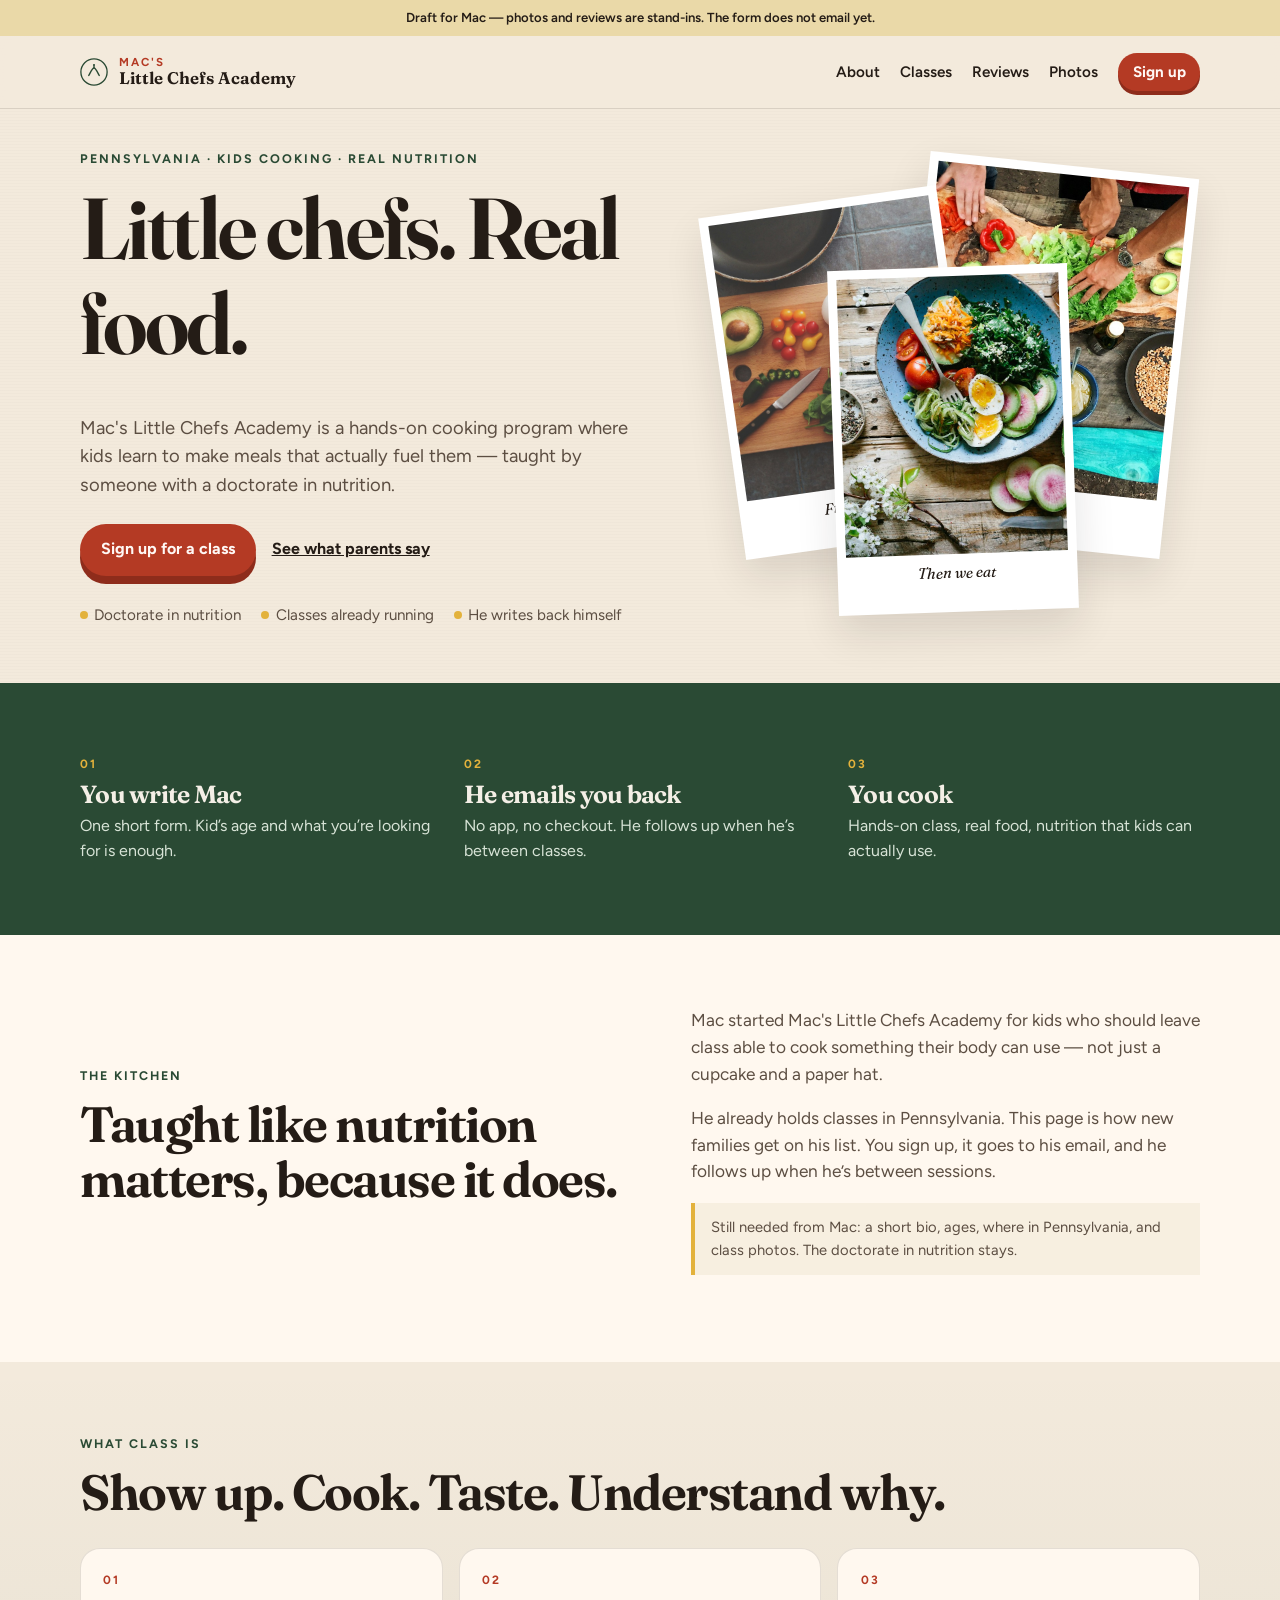
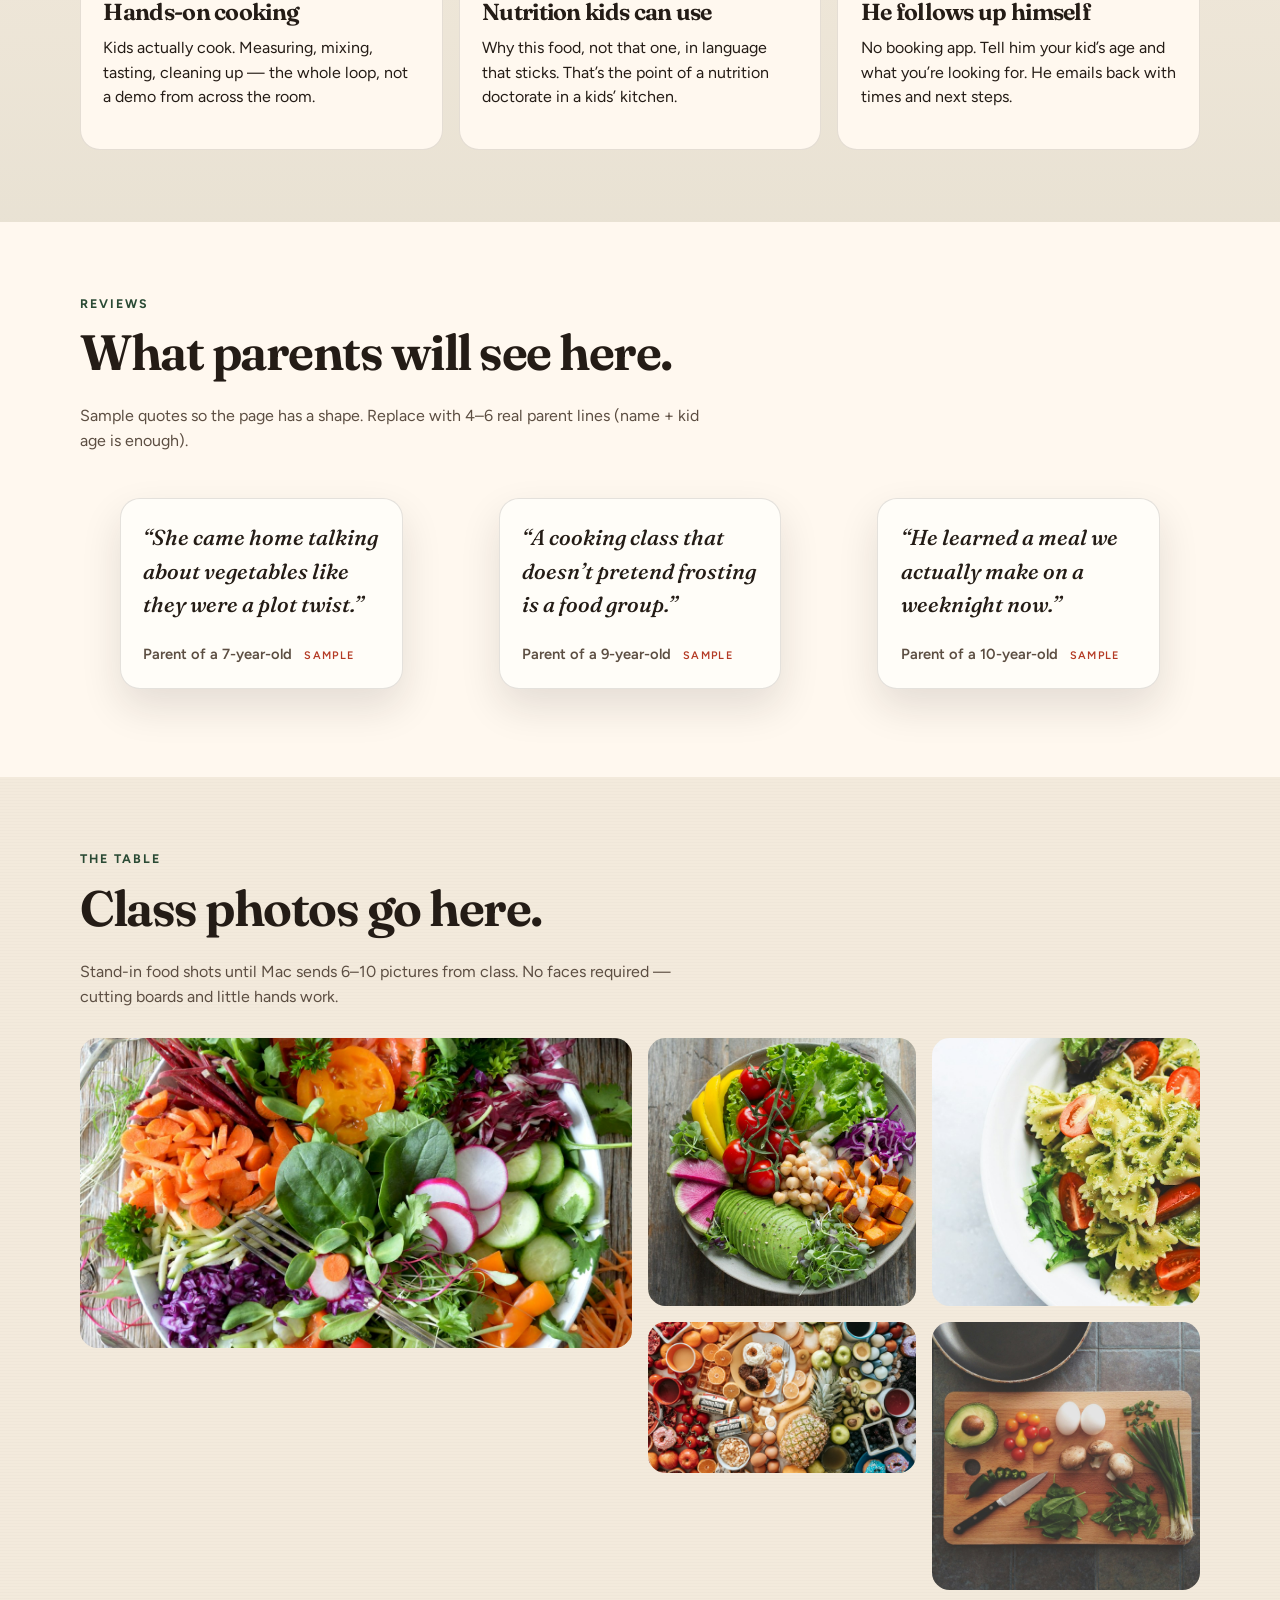
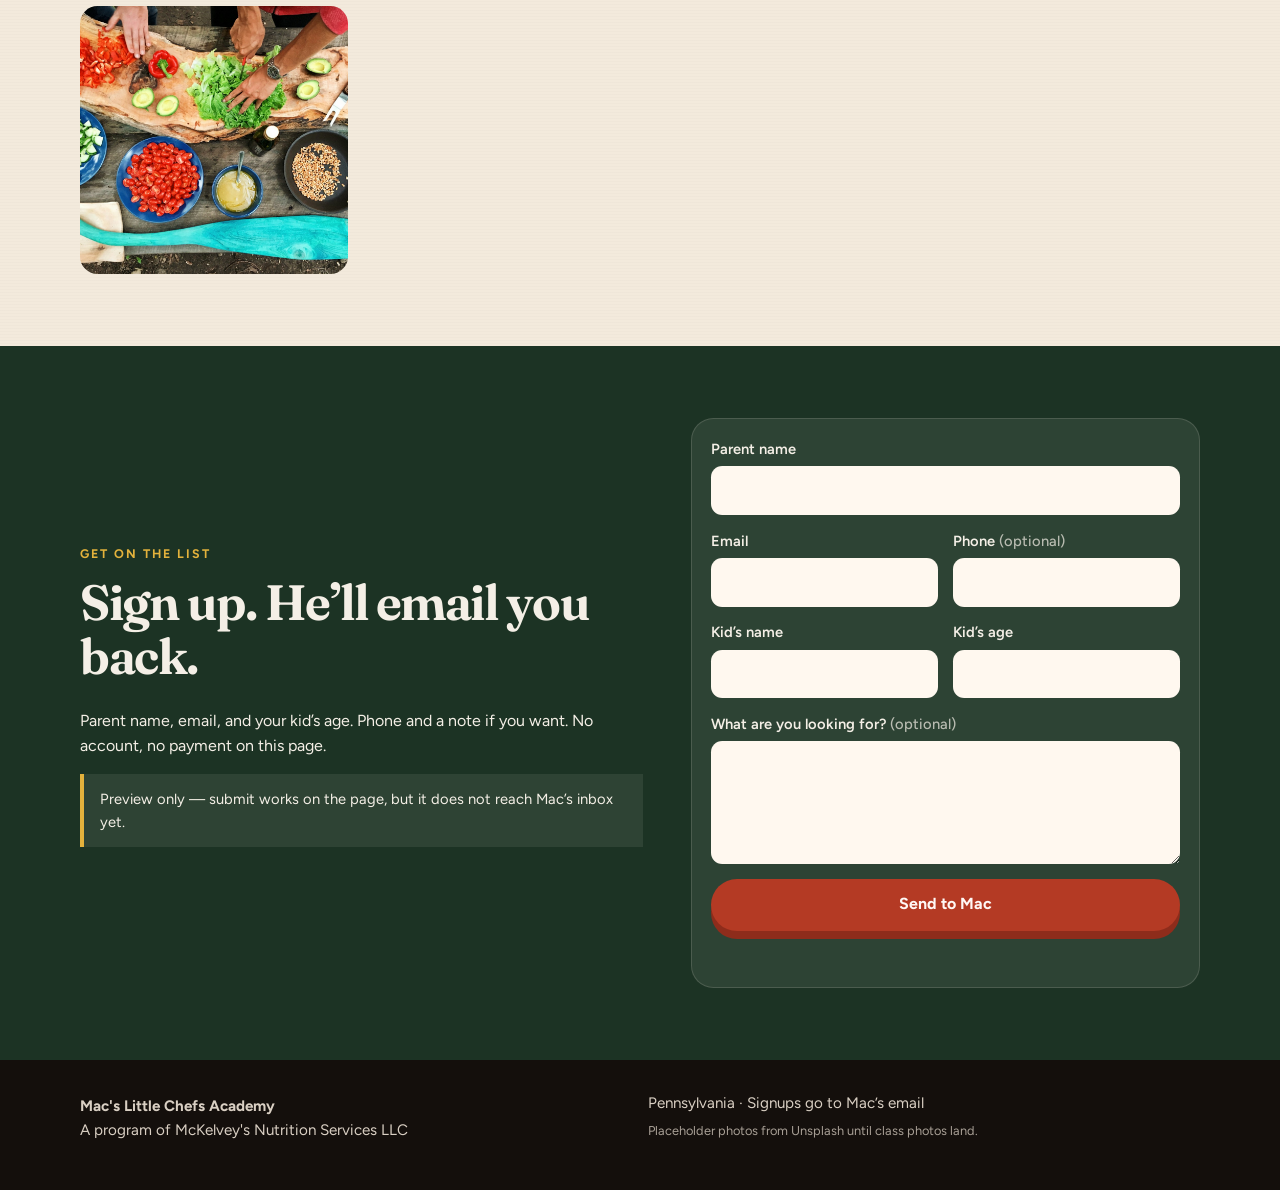
==== site/index.html @ 431fe7ef "Put up a preview site for Mac's Little Chefs Academy. One-page brochure with photos, reviews, and a " ====
<!DOCTYPE html>
<html lang="en">
  <head>
    <meta charset="utf-8" />
    <meta name="viewport" content="width=device-width, initial-scale=1" />
    <title>Mac's Little Chefs Academy — Kids cooking in Pennsylvania</title>
    <meta
      name="description"
      content="Hands-on cooking classes for kids in Pennsylvania, taught with real nutrition. Sign up and Mac will follow up by email."
    />
    <meta name="robots" content="noindex, nofollow" />
    <meta name="theme-color" content="#2a4a34" />
    <meta property="og:title" content="Mac's Little Chefs Academy" />
    <meta
      property="og:description"
      content="Kids cooking classes in Pennsylvania, taught by someone with a doctorate in nutrition."
    />
    <meta property="og:type" content="website" />
    <meta property="og:url" content="https://jacobrozell.github.io/MacsLittleChefsAcademy/" />
    <meta
      property="og:image"
      content="https://jacobrozell.github.io/MacsLittleChefsAcademy/images/produce.jpg"
    />
    <meta name="twitter:card" content="summary_large_image" />
    <link rel="canonical" href="https://jacobrozell.github.io/MacsLittleChefsAcademy/" />
    <link rel="icon" href="favicon.svg" type="image/svg+xml" />
    <link rel="apple-touch-icon" href="images/produce.jpg" />
    <link rel="preconnect" href="https://fonts.googleapis.com" />
    <link rel="preconnect" href="https://fonts.gstatic.com" crossorigin />
    <link
      href="https://fonts.googleapis.com/css2?family=Fraunces:ital,opsz,wght@0,9..144,500;0,9..144,650;0,9..144,720;1,9..144,500&family=Figtree:wght@400;500;600;700&display=swap"
      rel="stylesheet"
    />
    <link rel="stylesheet" href="css/styles.css" />
  </head>
  <body>
    <a class="skip" href="#main">Skip to content</a>
    <div class="preview-banner" role="status">
      Draft for Mac — photos and reviews are stand-ins. The form does not email yet.
    </div>

    <header class="site-header">
      <div class="wrap header-inner">
        <a class="wordmark" href="#top">
          <span class="seal" aria-hidden="true">
            <svg viewBox="0 0 32 32" width="28" height="28">
              <circle cx="16" cy="16" r="15" fill="none" stroke="currentColor" stroke-width="1.5" />
              <path
                d="M10 20c2.2-4 4-8.5 6-8.5S19.8 16 22 20"
                fill="none"
                stroke="currentColor"
                stroke-width="1.6"
                stroke-linecap="round"
              />
              <path d="M16 11.5V9" stroke="currentColor" stroke-width="1.6" stroke-linecap="round" />
              <circle cx="16" cy="8" r="1.2" fill="currentColor" />
            </svg>
          </span>
          <span>
            <span class="wordmark-kicker">Mac's</span>
            Little Chefs Academy
          </span>
        </a>
        <nav class="nav" aria-label="Primary">
          <a href="#about">About</a>
          <a href="#classes">Classes</a>
          <a href="#reviews">Reviews</a>
          <a href="#photos">Photos</a>
          <a class="btn btn-small" href="#signup">Sign up</a>
        </nav>
        <button class="menu-toggle" type="button" aria-expanded="false" aria-controls="mobile-nav">
          Menu
        </button>
      </div>
      <nav id="mobile-nav" class="mobile-nav" hidden>
        <a href="#about">About</a>
        <a href="#classes">Classes</a>
        <a href="#reviews">Reviews</a>
        <a href="#photos">Photos</a>
        <a href="#signup">Sign up</a>
      </nav>
    </header>

    <main id="main">
      <section class="hero" id="top">
        <div class="wrap hero-grid">
          <div class="hero-copy">
            <p class="eyebrow">Pennsylvania · kids cooking · real nutrition</p>
            <h1>Little chefs. Real food.</h1>
            <p class="lede">
              Mac's Little Chefs Academy is a hands-on cooking program where kids
              learn to make meals that actually fuel them — taught by someone with
              a doctorate in nutrition.
            </p>
            <div class="hero-actions">
              <a class="btn" href="#signup">Sign up for a class</a>
              <a class="text-link" href="#reviews">See what parents say</a>
            </div>
            <ul class="trust">
              <li>Doctorate in nutrition</li>
              <li>Classes already running</li>
              <li>He writes back himself</li>
            </ul>
          </div>
          <div class="hero-photos" aria-hidden="true">
            <figure class="polaroid polaroid-a">
              <img src="images/produce.jpg" alt="" />
              <figcaption>Fresh first</figcaption>
            </figure>
            <figure class="polaroid polaroid-b">
              <img src="images/cooking.jpg" alt="" />
              <figcaption>Hands on</figcaption>
            </figure>
            <figure class="polaroid polaroid-c">
              <img src="images/spread.jpg" alt="" />
              <figcaption>Then we eat</figcaption>
            </figure>
          </div>
        </div>
      </section>

      <section class="steps" aria-label="How signup works">
        <div class="wrap steps-grid">
          <article>
            <span>01</span>
            <h2>You write Mac</h2>
            <p>One short form. Kid’s age and what you’re looking for is enough.</p>
          </article>
          <article>
            <span>02</span>
            <h2>He emails you back</h2>
            <p>No app, no checkout. He follows up when he’s between classes.</p>
          </article>
          <article>
            <span>03</span>
            <h2>You cook</h2>
            <p>Hands-on class, real food, nutrition that kids can actually use.</p>
          </article>
        </div>
      </section>

      <section class="about" id="about">
        <div class="wrap about-grid">
          <div>
            <p class="eyebrow">The kitchen</p>
            <h2>Taught like nutrition matters, because it does.</h2>
          </div>
          <div class="about-body">
            <p>
              Mac started Mac's Little Chefs Academy for kids who should leave class
              able to cook something their body can use — not just a cupcake and a
              paper hat.
            </p>
            <p>
              He already holds classes in Pennsylvania. This page is how new
              families get on his list. You sign up, it goes to his email, and he
              follows up when he’s between sessions.
            </p>
            <p class="note">
              Still needed from Mac: a short bio, ages, where in Pennsylvania,
              and class photos. The doctorate in nutrition stays.
            </p>
          </div>
        </div>
      </section>

      <section class="classes" id="classes">
        <div class="wrap">
          <p class="eyebrow">What class is</p>
          <h2>Show up. Cook. Taste. Understand why.</h2>
          <div class="cards">
            <article class="card">
              <span class="card-num">01</span>
              <h3>Hands-on cooking</h3>
              <p>
                Kids actually cook. Measuring, mixing, tasting, cleaning up — the
                whole loop, not a demo from across the room.
              </p>
            </article>
            <article class="card">
              <span class="card-num">02</span>
              <h3>Nutrition kids can use</h3>
              <p>
                Why this food, not that one, in language that sticks. That’s the
                point of a nutrition doctorate in a kids’ kitchen.
              </p>
            </article>
            <article class="card">
              <span class="card-num">03</span>
              <h3>He follows up himself</h3>
              <p>
                No booking app. Tell him your kid’s age and what you’re looking
                for. He emails back with times and next steps.
              </p>
            </article>
          </div>
        </div>
      </section>

      <section class="reviews" id="reviews">
        <div class="wrap">
          <p class="eyebrow">Reviews</p>
          <h2>What parents will see here.</h2>
          <p class="section-lead">
            Sample quotes so the page has a shape. Replace with 4–6 real parent
            lines (name + kid age is enough).
          </p>
          <div class="review-grid">
            <blockquote class="recipe-card">
              <p>“She came home talking about vegetables like they were a plot twist.”</p>
              <footer>Parent of a 7-year-old <span>sample</span></footer>
            </blockquote>
            <blockquote class="recipe-card">
              <p>“A cooking class that doesn’t pretend frosting is a food group.”</p>
              <footer>Parent of a 9-year-old <span>sample</span></footer>
            </blockquote>
            <blockquote class="recipe-card">
              <p>“He learned a meal we actually make on a weeknight now.”</p>
              <footer>Parent of a 10-year-old <span>sample</span></footer>
            </blockquote>
          </div>
        </div>
      </section>

      <section class="photos" id="photos">
        <div class="wrap">
          <p class="eyebrow">The table</p>
          <h2>Class photos go here.</h2>
          <p class="section-lead">
            Stand-in food shots until Mac sends 6–10 pictures from class. No
            faces required — cutting boards and little hands work.
          </p>
          <div class="gallery">
            <figure>
              <img src="images/veg.jpg" alt="Colorful vegetables on a table" />
            </figure>
            <figure>
              <img src="images/salad.jpg" alt="A bright composed salad" loading="lazy" />
            </figure>
            <figure>
              <img src="images/pasta.jpg" alt="Herb pasta on a plate" loading="lazy" />
            </figure>
            <figure>
              <img src="images/table.jpg" alt="A spread of cooked dishes" loading="lazy" />
            </figure>
            <figure>
              <img src="images/produce.jpg" alt="Fresh produce arranged for cooking" loading="lazy" />
            </figure>
            <figure>
              <img src="images/cooking.jpg" alt="Someone cooking at a stove" loading="lazy" />
            </figure>
          </div>
        </div>
      </section>

      <section class="signup" id="signup">
        <div class="wrap signup-grid">
          <div>
            <p class="eyebrow">Get on the list</p>
            <h2>Sign up. He’ll email you back.</h2>
            <p>
              Parent name, email, and your kid’s age. Phone and a note if you
              want. No account, no payment on this page.
            </p>
            <p class="note note-on-dark">
              Preview only — submit works on the page, but it does not reach
              Mac’s inbox yet.
            </p>
          </div>
          <form class="signup-form" id="signup-form" novalidate>
            <div class="field">
              <label for="parent-name">Parent name</label>
              <input id="parent-name" name="parent_name" type="text" autocomplete="name" required />
            </div>
            <div class="field-row">
              <div class="field">
                <label for="email">Email</label>
                <input id="email" name="email" type="email" autocomplete="email" required />
              </div>
              <div class="field">
                <label for="phone">Phone <span class="optional">(optional)</span></label>
                <input id="phone" name="phone" type="tel" autocomplete="tel" />
              </div>
            </div>
            <div class="field-row">
              <div class="field">
                <label for="kid-name">Kid’s name</label>
                <input id="kid-name" name="kid_name" type="text" required />
              </div>
              <div class="field">
                <label for="kid-age">Kid’s age</label>
                <input id="kid-age" name="kid_age" type="text" inputmode="numeric" required />
              </div>
            </div>
            <div class="field">
              <label for="message">What are you looking for? <span class="optional">(optional)</span></label>
              <textarea id="message" name="message" rows="4"></textarea>
            </div>
            <button class="btn" type="submit">Send to Mac</button>
            <p class="form-status" id="form-status" role="status" aria-live="polite"></p>
          </form>
        </div>
      </section>
    </main>

    <footer class="site-footer">
      <div class="wrap footer-inner">
        <p>
          <strong>Mac's Little Chefs Academy</strong><br />
          A program of McKelvey's Nutrition Services LLC
        </p>
        <p>Pennsylvania · Signups go to Mac’s email<br /><span class="photo-credit">Placeholder photos from Unsplash until class photos land.</span></p>
      </div>
    </footer>

    <script src="js/main.js"></script>
  </body>
</html>
---- site/css/styles.css ----
:root {
  --cream: #f3eadc;
  --paper: #fff8ef;
  --ink: #241c16;
  --ink-soft: #5c4e42;
  --herb: #2a4a34;
  --herb-deep: #1c3324;
  --tomato: #b43a24;
  --tomato-dark: #8e2c1b;
  --butter: #e3b23c;
  --sage: #c5d4c4;
  --line: rgba(36, 28, 22, 0.12);
  --shadow: 0 18px 40px rgba(36, 28, 22, 0.12);
  --serif: "Fraunces", Georgia, serif;
  --sans: "Figtree", "Segoe UI", sans-serif;
  --wrap: 1120px;
}

*,
*::before,
*::after {
  box-sizing: border-box;
}

html {
  scroll-behavior: smooth;
  scroll-padding-top: 5.5rem;
}

body {
  margin: 0;
  color: var(--ink);
  font-family: var(--sans);
  background:
    radial-gradient(1200px 500px at 10% -10%, #fffdf8 0%, transparent 55%),
    repeating-linear-gradient(
      0deg,
      rgba(36, 28, 22, 0.015) 0 1px,
      transparent 1px 3px
    ),
    var(--cream);
  line-height: 1.55;
}

img {
  max-width: 100%;
  display: block;
}

h1,
h2,
h3 {
  font-family: var(--serif);
  font-weight: 650;
  letter-spacing: -0.03em;
  line-height: 1.1;
  margin: 0 0 0.5em;
}

h1 {
  font-size: clamp(3rem, 8vw, 5.4rem);
}

h2 {
  font-size: clamp(2rem, 4vw, 3.1rem);
}

p {
  margin: 0 0 1em;
}

a {
  color: inherit;
}

.skip {
  position: absolute;
  left: 0.75rem;
  top: -3rem;
  background: var(--ink);
  color: var(--paper);
  padding: 0.5rem 0.75rem;
  z-index: 20;
}

.skip:focus {
  top: 0.75rem;
}

.wrap {
  width: min(var(--wrap), calc(100% - 2rem));
  margin-inline: auto;
}

.preview-banner {
  background: #ead9a8;
  color: var(--ink);
  text-align: center;
  font-size: 0.82rem;
  font-weight: 600;
  padding: 0.5rem 1rem;
}

.site-header {
  position: sticky;
  top: 0;
  z-index: 10;
  background: color-mix(in srgb, var(--cream) 88%, transparent);
  backdrop-filter: blur(14px);
  border-bottom: 1px solid var(--line);
}

.header-inner {
  display: flex;
  align-items: center;
  justify-content: space-between;
  gap: 1rem;
  min-height: 4.5rem;
}

.wordmark {
  display: flex;
  align-items: center;
  gap: 0.7rem;
  text-decoration: none;
  font-family: var(--serif);
  font-weight: 650;
  font-size: 1.05rem;
  line-height: 1.15;
}

.wordmark-kicker {
  display: block;
  font-size: 0.72rem;
  font-family: var(--sans);
  font-weight: 700;
  letter-spacing: 0.16em;
  text-transform: uppercase;
  color: var(--tomato);
}

.seal {
  color: var(--herb);
  display: grid;
  place-items: center;
}

.nav {
  display: none;
  align-items: center;
  gap: 1.25rem;
  font-weight: 600;
  font-size: 0.95rem;
}

.nav a {
  text-decoration: none;
}

.nav a:not(.btn):hover {
  color: var(--tomato);
}

.menu-toggle {
  font: inherit;
  font-weight: 700;
  background: transparent;
  border: 1.5px solid var(--ink);
  border-radius: 999px;
  padding: 0.35rem 0.85rem;
}

.mobile-nav {
  display: grid;
  gap: 0.35rem;
  padding: 0 1rem 1rem;
}

.mobile-nav a {
  text-decoration: none;
  font-weight: 600;
  padding: 0.45rem 0;
  border-bottom: 1px solid var(--line);
}

.btn {
  display: inline-flex;
  align-items: center;
  justify-content: center;
  background: var(--tomato);
  color: #fff8f5;
  text-decoration: none;
  border: 0;
  border-radius: 999px;
  padding: 0.85rem 1.3rem;
  font: inherit;
  font-weight: 700;
  cursor: pointer;
  box-shadow: 0 8px 0 var(--tomato-dark);
  transition: transform 0.12s ease, box-shadow 0.12s ease;
}

.btn:hover {
  transform: translateY(1px);
  box-shadow: 0 7px 0 var(--tomato-dark);
}

.btn:active {
  transform: translateY(4px);
  box-shadow: 0 4px 0 var(--tomato-dark);
}

.btn-small {
  padding: 0.45rem 0.9rem;
  box-shadow: 0 4px 0 var(--tomato-dark);
}

.eyebrow {
  text-transform: uppercase;
  letter-spacing: 0.16em;
  font-size: 0.78rem;
  font-weight: 700;
  color: var(--herb);
  margin-bottom: 0.75rem;
}

.lede {
  font-size: 1.15rem;
  color: var(--ink-soft);
  max-width: 38rem;
}

.hero {
  padding: 2.5rem 0 3.5rem;
}

.hero-grid {
  display: grid;
  gap: 2.5rem;
}

.hero-actions {
  display: flex;
  flex-wrap: wrap;
  align-items: center;
  gap: 1rem;
  margin: 1.5rem 0 1.75rem;
}

.text-link {
  font-weight: 700;
}

.trust {
  display: flex;
  flex-wrap: wrap;
  gap: 0.5rem 1.25rem;
  padding: 0;
  margin: 0;
  list-style: none;
  color: var(--ink-soft);
  font-size: 0.95rem;
}

.trust li {
  display: flex;
  align-items: center;
  gap: 0.4rem;
}

.trust li::before {
  content: "";
  width: 0.5rem;
  height: 0.5rem;
  border-radius: 50%;
  background: var(--butter);
}

.hero-photos {
  display: grid;
  grid-template-columns: 1fr 1fr;
  gap: 0.85rem;
  align-items: start;
}

.polaroid {
  background: white;
  padding: 0.55rem 0.55rem 1.7rem;
  box-shadow: var(--shadow);
  margin: 0;
  width: 100%;
}

.polaroid img {
  aspect-ratio: 4 / 5;
  object-fit: cover;
}

.polaroid figcaption {
  font-family: var(--serif);
  font-style: italic;
  text-align: center;
  margin-top: 0.45rem;
  font-size: 0.95rem;
}

.polaroid-a {
  rotate: -3deg;
}

.polaroid-b {
  rotate: 3deg;
  margin-top: 1.2rem;
}

.polaroid-c {
  grid-column: 1 / -1;
  width: min(70%, 260px);
  justify-self: center;
  rotate: -1.5deg;
  margin-top: -0.5rem;
}

.about,
.reviews {
  background: var(--paper);
}

.about,
.classes,
.reviews,
.photos,
.signup,
.steps {
  padding: 4.5rem 0;
}

.steps {
  background: var(--herb);
  color: #f4efe6;
}

.steps-grid {
  display: grid;
  gap: 1.5rem;
}

.steps h2 {
  font-size: 1.55rem;
  margin-bottom: 0.35rem;
}

.steps p {
  margin: 0;
  color: #d7e3d6;
}

.steps span {
  display: block;
  font-size: 0.75rem;
  font-weight: 700;
  letter-spacing: 0.16em;
  color: var(--butter);
  margin-bottom: 0.45rem;
}

.about-grid,
.signup-grid {
  display: grid;
  gap: 1.5rem;
}

.about-body {
  font-size: 1.08rem;
  color: var(--ink-soft);
}

.note {
  font-size: 0.92rem;
  padding: 0.85rem 1rem;
  background: #f7efe0;
  border-left: 4px solid var(--butter);
}

.note-on-dark {
  background: rgba(255, 248, 239, 0.08);
  color: #f4efe6;
  border-left-color: var(--butter);
}

.cards,
.review-grid,
.gallery {
  display: grid;
  gap: 1rem;
  margin-top: 1.75rem;
}

.card,
.recipe-card {
  background: var(--paper);
  border: 1px solid var(--line);
  border-radius: 1.25rem;
  padding: 1.4rem;
}

.classes {
  background:
    linear-gradient(180deg, transparent, rgba(42, 74, 52, 0.05)),
    var(--cream);
}

.card h3 {
  font-size: 1.45rem;
}

.card-num {
  display: block;
  font-size: 0.75rem;
  font-weight: 700;
  letter-spacing: 0.16em;
  color: var(--tomato);
  margin-bottom: 0.55rem;
}

.section-lead {
  color: var(--ink-soft);
  max-width: 40rem;
}

.recipe-card {
  background: #fffdf8;
  box-shadow: var(--shadow);
}

.recipe-card p {
  font-family: var(--serif);
  font-size: 1.35rem;
  font-style: italic;
  font-weight: 500;
}

.recipe-card footer {
  color: var(--ink-soft);
  font-size: 0.92rem;
  font-weight: 600;
}

.recipe-card footer span {
  margin-left: 0.5rem;
  text-transform: uppercase;
  letter-spacing: 0.12em;
  font-size: 0.68rem;
  color: var(--tomato);
}

.gallery {
  grid-template-columns: 1fr 1fr;
}

.gallery figure {
  margin: 0;
  overflow: hidden;
  border-radius: 1.1rem;
}

.gallery img {
  width: 100%;
  height: 100%;
  aspect-ratio: 1;
  object-fit: cover;
  transition: transform 0.45s ease;
}

.gallery figure:hover img {
  transform: scale(1.04);
}

.gallery figure:first-child,
.gallery figure:nth-child(4) {
  grid-column: span 2;
  aspect-ratio: 16 / 9;
}

.gallery figure:first-child img,
.gallery figure:nth-child(4) img {
  aspect-ratio: 16 / 9;
}

.signup {
  background: var(--herb-deep);
  color: #f4efe6;
}

.signup .eyebrow {
  color: var(--butter);
}

.signup-form {
  display: grid;
  gap: 0.9rem;
  background: color-mix(in srgb, #fff8ef 8%, transparent);
  border: 1px solid rgba(255, 248, 239, 0.14);
  border-radius: 1.4rem;
  padding: 1.2rem;
}

.signup-form .btn {
  width: 100%;
}

.field {
  display: grid;
  gap: 0.35rem;
}

.field-row {
  display: grid;
  gap: 0.9rem;
}

.field label {
  font-weight: 600;
  font-size: 0.92rem;
}

.optional {
  font-weight: 500;
  opacity: 0.7;
}

.field input,
.field textarea {
  font: inherit;
  color: var(--ink);
  background: var(--paper);
  border: 0;
  border-radius: 0.7rem;
  padding: 0.75rem 0.8rem;
}

.field input:focus,
.field textarea:focus {
  outline: 2px solid var(--butter);
  outline-offset: 2px;
}

.form-status {
  min-height: 1.4em;
  margin: 0;
  font-weight: 600;
}

.form-status.error {
  color: #ffd2c8;
}

.site-footer {
  background: #140f0c;
  color: #d9cfc3;
  padding: 2rem 0;
  font-size: 0.95rem;
}

.footer-inner {
  display: grid;
  gap: 1rem;
}

.photo-credit {
  display: inline-block;
  margin-top: 0.35rem;
  font-size: 0.8rem;
  opacity: 0.75;
}

@media (min-width: 800px) {
  .nav {
    display: flex;
  }

  .menu-toggle,
  .mobile-nav {
    display: none;
  }

  .hero-grid,
  .about-grid,
  .signup-grid {
    grid-template-columns: 1.05fr 0.95fr;
    align-items: center;
    gap: 3rem;
  }

  .cards,
  .review-grid {
    grid-template-columns: repeat(3, 1fr);
  }

  .gallery {
    grid-template-columns: repeat(4, 1fr);
  }

  .gallery figure:first-child {
    grid-column: span 2;
    grid-row: span 2;
  }

  .gallery figure:first-child img {
    aspect-ratio: auto;
    height: 100%;
  }

  .gallery figure:nth-child(4) {
    grid-column: span 1;
  }

  .gallery figure:nth-child(4) img {
    aspect-ratio: 1;
  }

  .hero-photos {
    position: relative;
    display: block;
    min-height: 28rem;
  }

  .polaroid {
    position: absolute;
    width: min(58%, 240px);
  }

  .polaroid-a {
    left: 6%;
    top: 8%;
    rotate: -8deg;
    z-index: 2;
    margin-top: 0;
  }

  .polaroid-b {
    right: 4%;
    top: 0;
    width: min(62%, 270px);
    rotate: 6deg;
    z-index: 1;
    margin-top: 0;
  }

  .polaroid-c {
    left: 28%;
    bottom: 0;
    width: min(58%, 240px);
    rotate: -2deg;
    z-index: 3;
    margin-top: 0;
    justify-self: auto;
  }

  .steps-grid {
    grid-template-columns: repeat(3, 1fr);
    gap: 2rem;
  }

  .field-row {
    grid-template-columns: 1fr 1fr;
  }

  .footer-inner {
    grid-template-columns: 1fr 1fr;
    align-items: end;
  }
}

@media (prefers-reduced-motion: reduce) {
  html {
    scroll-behavior: auto;
  }

  .btn,
  .gallery img {
    transition: none;
  }

  .gallery figure:hover img {
    transform: none;
  }
}
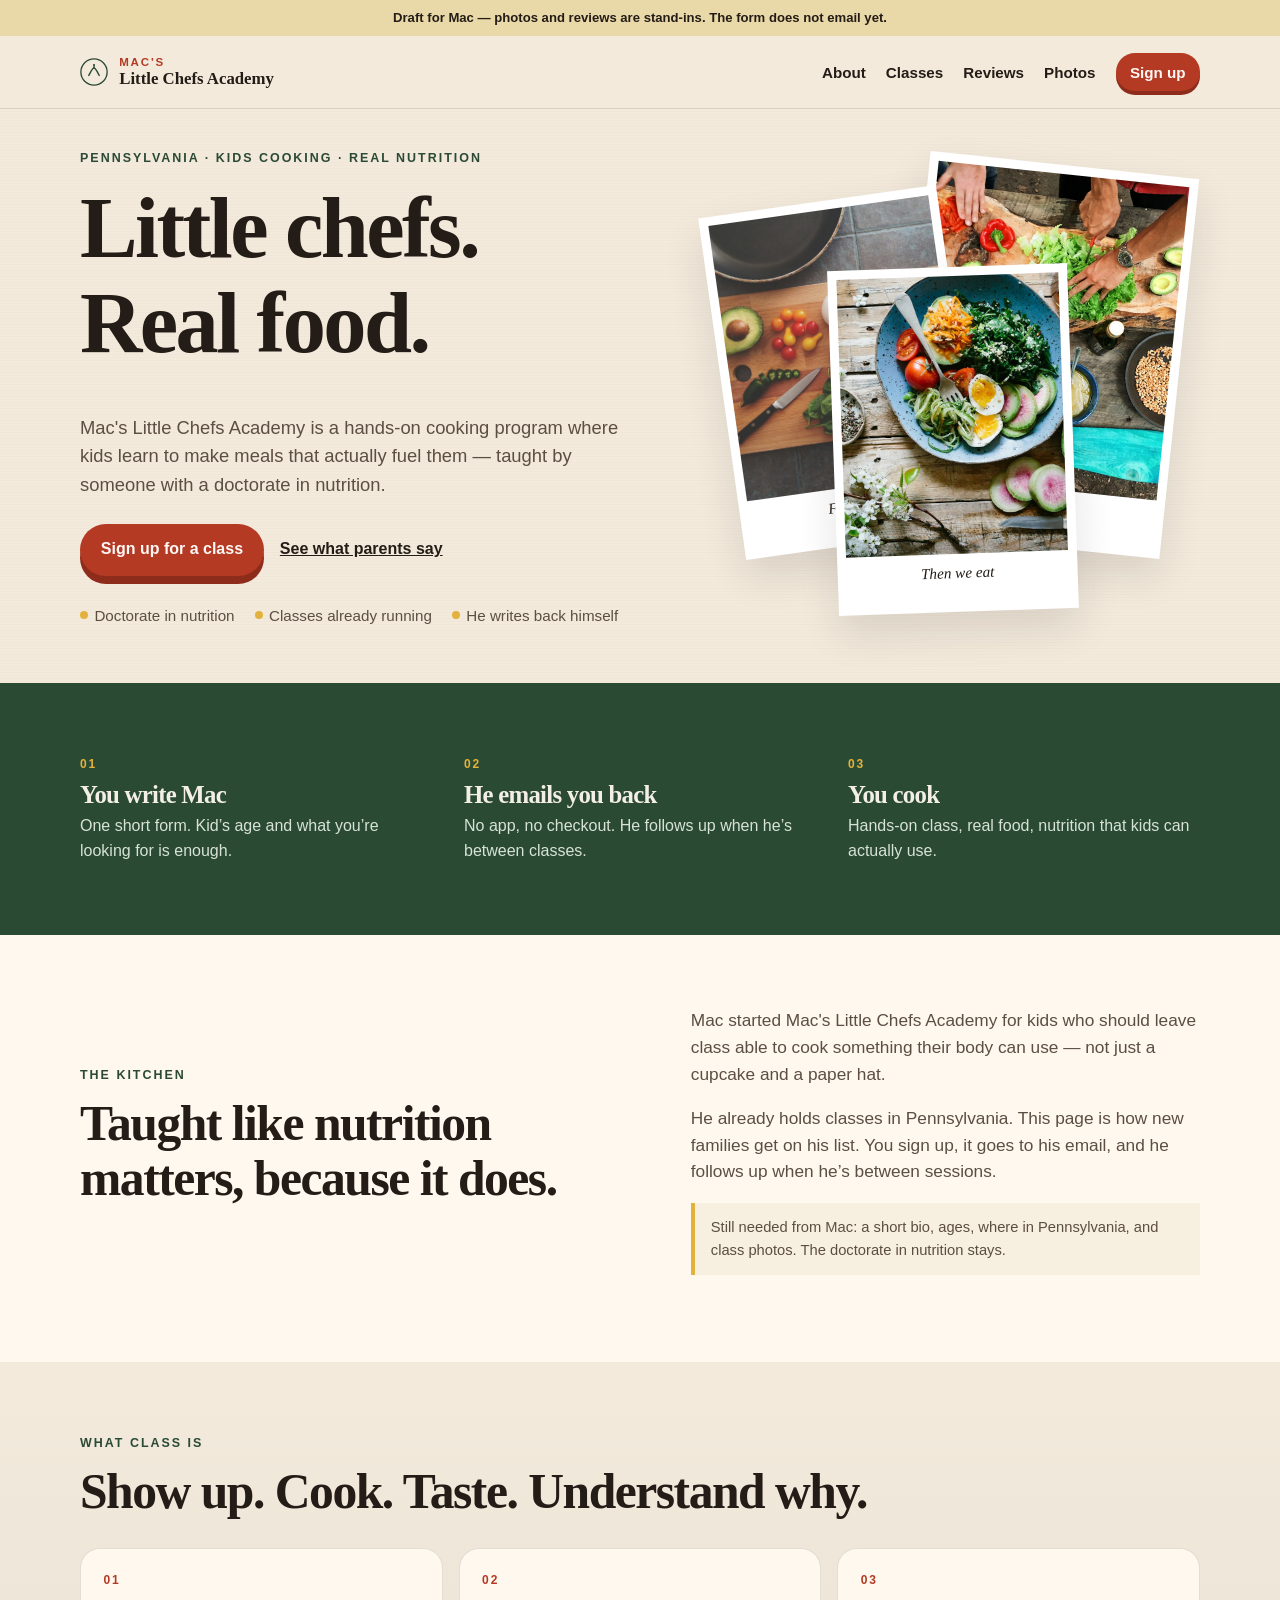
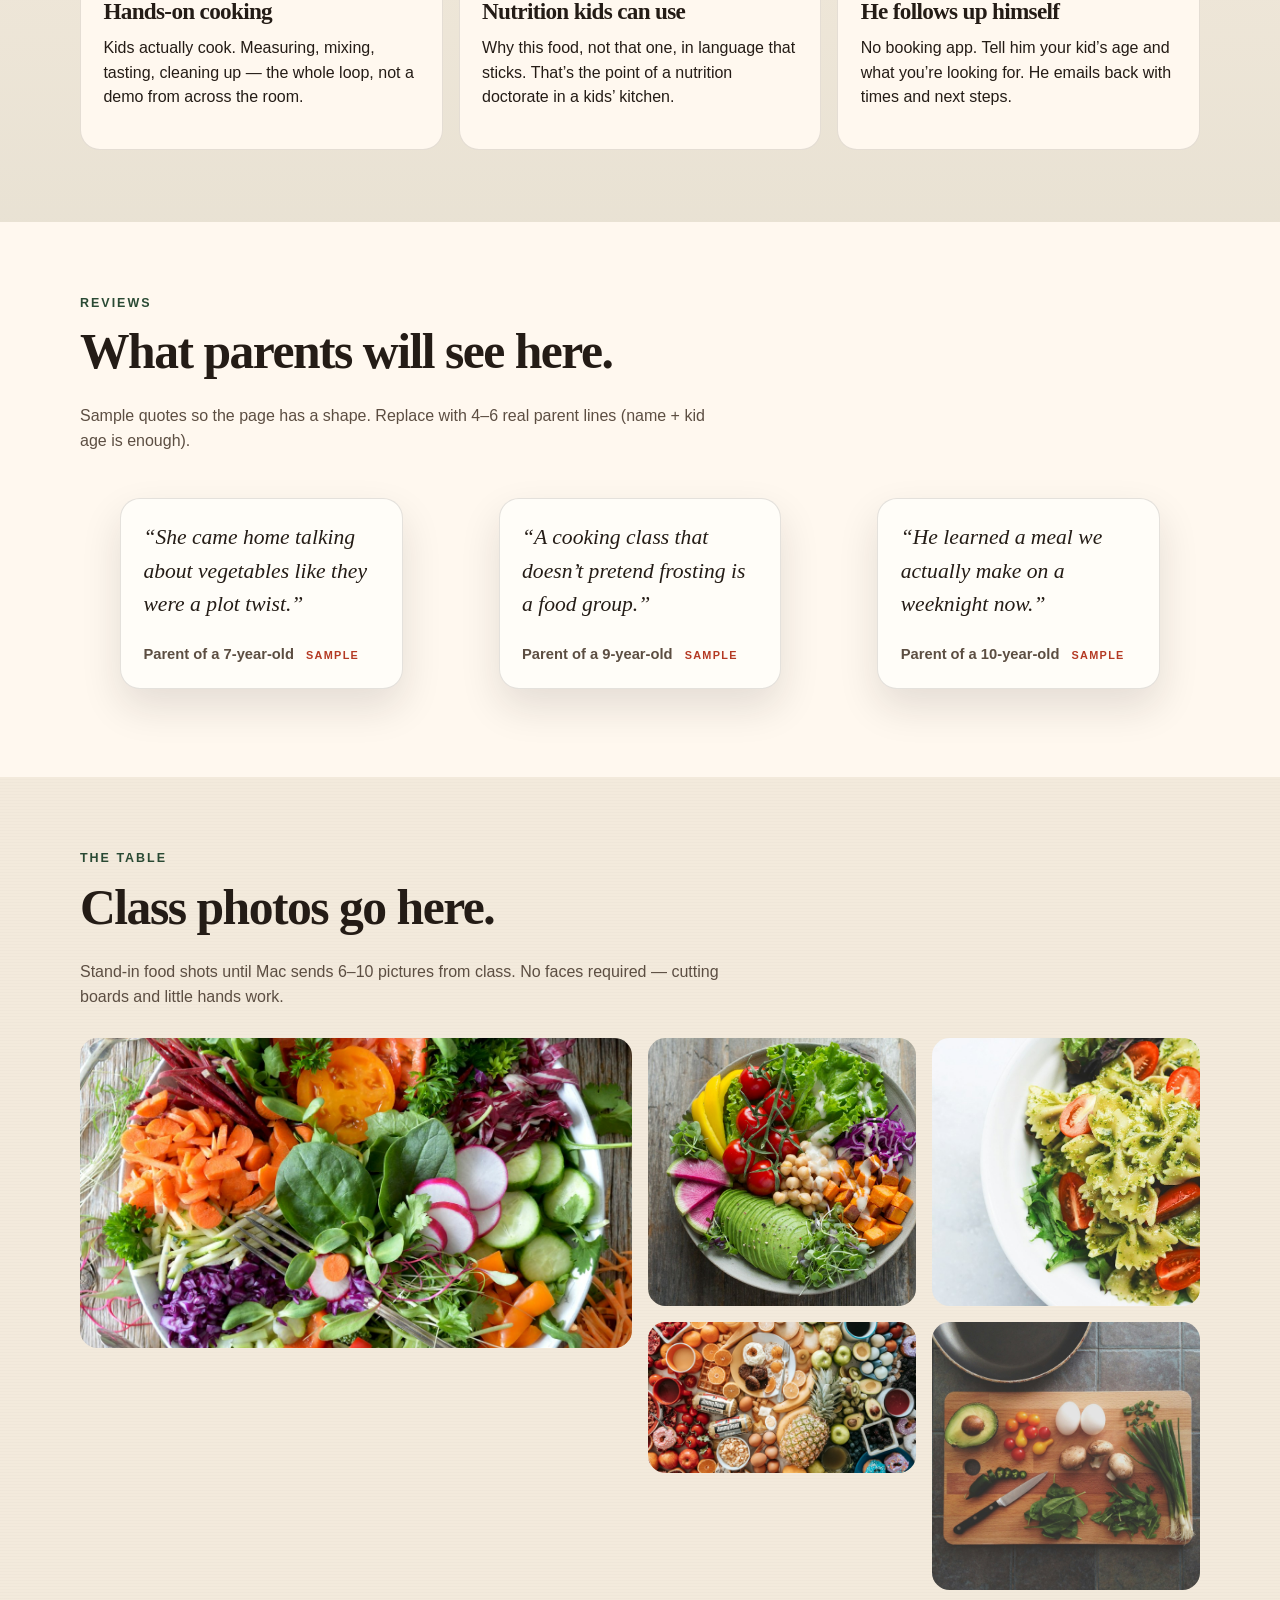
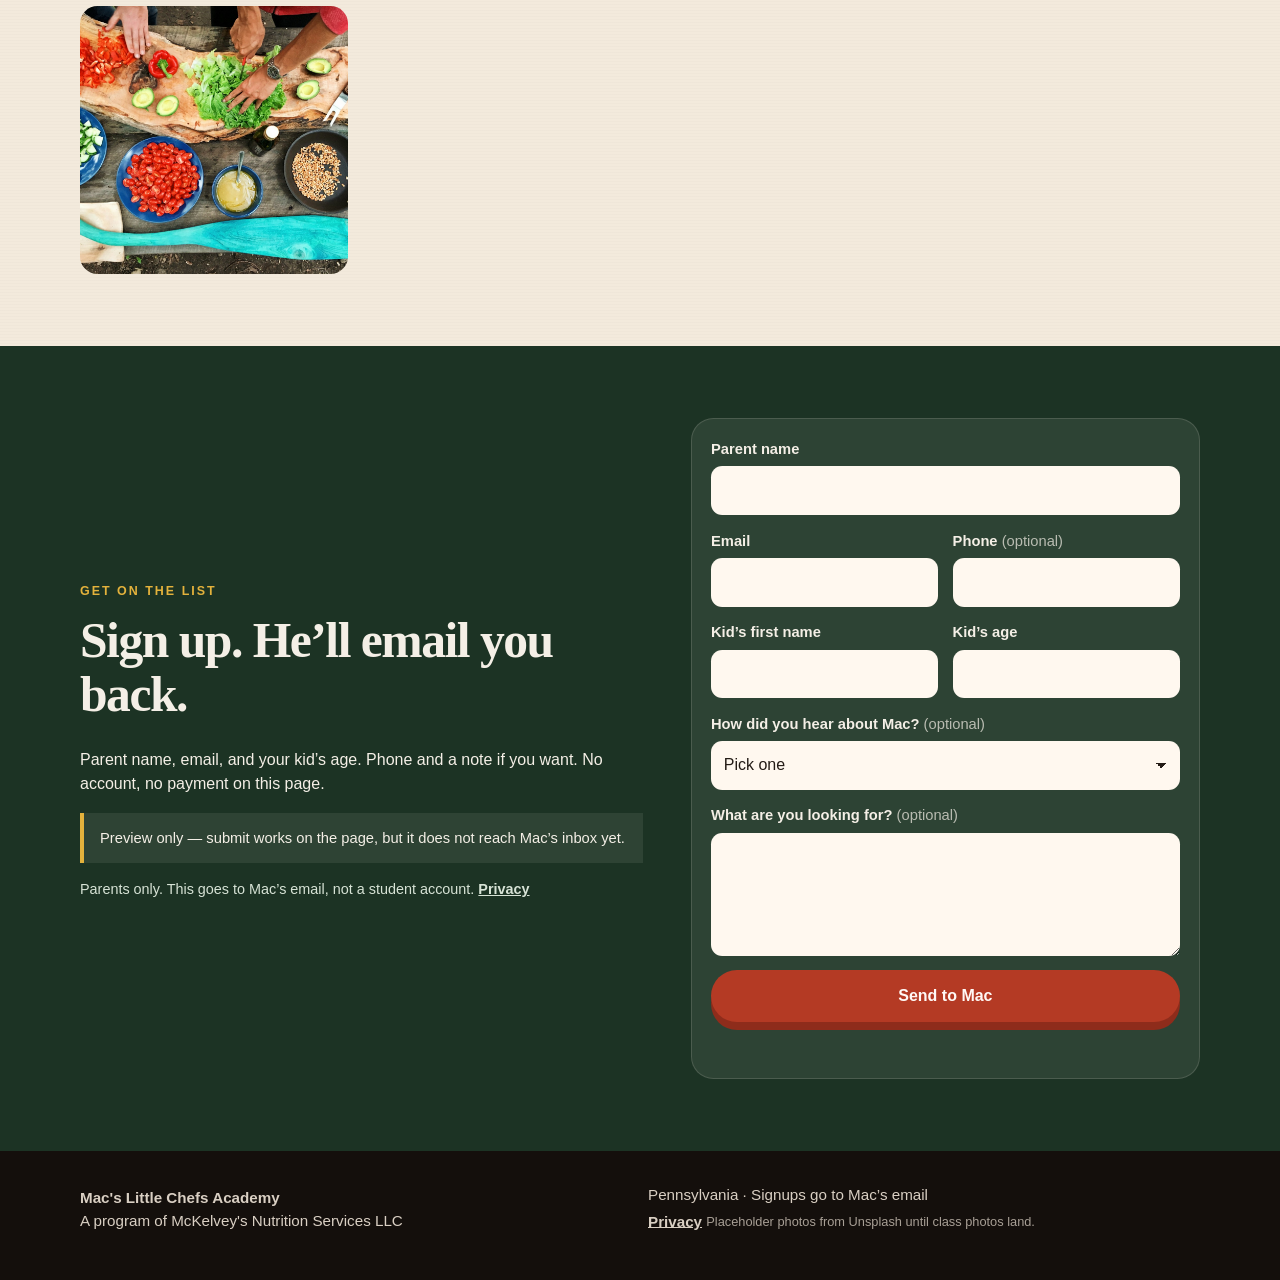
==== commit e4f1989b: "Add marketing plan, AI guide, and launch hardening for the site. Docs: marketing plan and AI prompt " ====
--- a/site/index.html
+++ b/site/index.html
@@ -9,6 +9,11 @@
       content="Hands-on cooking classes for kids in Pennsylvania, taught with real nutrition. Sign up and Mac will follow up by email."
     />
     <meta name="robots" content="noindex, nofollow" />
+    <meta name="referrer" content="strict-origin-when-cross-origin" />
+    <meta
+      http-equiv="Content-Security-Policy"
+      content="default-src 'self'; script-src 'self' https://static.cloudflareinsights.com; style-src 'self' https://fonts.googleapis.com; font-src 'self' https://fonts.gstatic.com; img-src 'self' data:; connect-src 'self' https://api.web3forms.com https://cloudflareinsights.com https://static.cloudflareinsights.com; object-src 'none'; base-uri 'self'; form-action 'self' https://api.web3forms.com"
+    />
     <meta name="theme-color" content="#2a4a34" />
     <meta property="og:title" content="Mac's Little Chefs Academy" />
     <meta
@@ -16,13 +21,13 @@
       content="Kids cooking classes in Pennsylvania, taught by someone with a doctorate in nutrition."
     />
     <meta property="og:type" content="website" />
-    <meta property="og:url" content="https://jacobrozell.github.io/MacsLittleChefsAcademy/" />
+    <meta property="og:url" content="https://jacobrozell.github.io/LittleChefAcademy/" />
     <meta
       property="og:image"
-      content="https://jacobrozell.github.io/MacsLittleChefsAcademy/images/produce.jpg"
+      content="https://jacobrozell.github.io/LittleChefAcademy/images/produce.jpg"
     />
     <meta name="twitter:card" content="summary_large_image" />
-    <link rel="canonical" href="https://jacobrozell.github.io/MacsLittleChefsAcademy/" />
+    <link rel="canonical" href="https://jacobrozell.github.io/LittleChefAcademy/" />
     <link rel="icon" href="favicon.svg" type="image/svg+xml" />
     <link rel="apple-touch-icon" href="images/produce.jpg" />
     <link rel="preconnect" href="https://fonts.googleapis.com" />
@@ -32,10 +37,30 @@
       rel="stylesheet"
     />
     <link rel="stylesheet" href="css/styles.css" />
+    <!-- Structured data for Google. At launch: add the town (address), and
+         telephone/email/sameAs once Mac sends them. See docs/runbook.md §6. -->
+    <script type="application/ld+json">
+      {
+        "@context": "https://schema.org",
+        "@type": ["LocalBusiness", "EducationalOrganization"],
+        "name": "Mac's Little Chefs Academy",
+        "description": "Hands-on cooking classes for kids in Pennsylvania, taught by an instructor with a doctorate in nutrition.",
+        "url": "https://www.macslittlechef.com/",
+        "image": "https://www.macslittlechef.com/images/produce.jpg",
+        "areaServed": { "@type": "State", "name": "Pennsylvania" },
+        "knowsAbout": ["Kids cooking classes", "Child nutrition", "Healthy cooking for kids"],
+        "parentOrganization": {
+          "@type": "Organization",
+          "name": "McKelvey's Nutrition Services LLC"
+        }
+      }
+    </script>
+    <script src="js/config.js"></script>
+    <script src="js/boot.js"></script>
   </head>
   <body>
     <a class="skip" href="#main">Skip to content</a>
-    <div class="preview-banner" role="status">
+    <div class="preview-banner preview-only" role="status">
       Draft for Mac — photos and reviews are stand-ins. The form does not email yet.
     </div>
 
@@ -156,7 +181,7 @@
               families get on his list. You sign up, it goes to his email, and he
               follows up when he’s between sessions.
             </p>
-            <p class="note">
+            <p class="note preview-only">
               Still needed from Mac: a short bio, ages, where in Pennsylvania,
               and class photos. The doctorate in nutrition stays.
             </p>
@@ -232,7 +257,7 @@
           </p>
           <div class="gallery">
             <figure>
-              <img src="images/veg.jpg" alt="Colorful vegetables on a table" />
+              <img src="images/veg.jpg" alt="Colorful vegetables on a table" loading="lazy" />
             </figure>
             <figure>
               <img src="images/salad.jpg" alt="A bright composed salad" loading="lazy" />
@@ -262,39 +287,62 @@
               Parent name, email, and your kid’s age. Phone and a note if you
               want. No account, no payment on this page.
             </p>
-            <p class="note note-on-dark">
+            <p class="note note-on-dark preview-only">
               Preview only — submit works on the page, but it does not reach
               Mac’s inbox yet.
             </p>
+            <p class="fine-print">
+              Parents only. This goes to Mac’s email, not a student account.
+              <a href="privacy.html">Privacy</a>
+            </p>
           </div>
           <form class="signup-form" id="signup-form" novalidate>
+            <div class="hp" aria-hidden="true">
+              <label for="website">Website</label>
+              <input id="website" name="website" type="text" tabindex="-1" autocomplete="off" />
+              <input type="checkbox" name="botcheck" tabindex="-1" autocomplete="off" />
+            </div>
             <div class="field">
               <label for="parent-name">Parent name</label>
-              <input id="parent-name" name="parent_name" type="text" autocomplete="name" required />
+              <input id="parent-name" name="parent_name" type="text" autocomplete="name" maxlength="80" required />
             </div>
             <div class="field-row">
               <div class="field">
                 <label for="email">Email</label>
-                <input id="email" name="email" type="email" autocomplete="email" required />
+                <input id="email" name="email" type="email" autocomplete="email" maxlength="120" required />
               </div>
               <div class="field">
                 <label for="phone">Phone <span class="optional">(optional)</span></label>
-                <input id="phone" name="phone" type="tel" autocomplete="tel" />
+                <input id="phone" name="phone" type="tel" autocomplete="tel" maxlength="30" />
               </div>
             </div>
             <div class="field-row">
               <div class="field">
-                <label for="kid-name">Kid’s name</label>
-                <input id="kid-name" name="kid_name" type="text" required />
+                <label for="kid-name">Kid’s first name</label>
+                <input id="kid-name" name="kid_name" type="text" autocomplete="off" maxlength="40" required />
               </div>
               <div class="field">
                 <label for="kid-age">Kid’s age</label>
-                <input id="kid-age" name="kid_age" type="text" inputmode="numeric" required />
+                <input id="kid-age" name="kid_age" type="text" inputmode="numeric" pattern="[0-9]{1,2}" maxlength="2" autocomplete="off" required />
               </div>
+            </div>
+            <div class="field">
+              <label for="heard-about">How did you hear about Mac? <span class="optional">(optional)</span></label>
+              <select id="heard-about" name="heard_about">
+                <option value="">Pick one</option>
+                <option>Google search</option>
+                <option>Facebook or a parent group</option>
+                <option>Instagram</option>
+                <option>A friend or family member</option>
+                <option>School or PTA</option>
+                <option>Rec center, library, or YMCA</option>
+                <option>A birthday party or event</option>
+                <option>Other</option>
+              </select>
             </div>
             <div class="field">
               <label for="message">What are you looking for? <span class="optional">(optional)</span></label>
-              <textarea id="message" name="message" rows="4"></textarea>
+              <textarea id="message" name="message" rows="4" maxlength="1000"></textarea>
             </div>
             <button class="btn" type="submit">Send to Mac</button>
             <p class="form-status" id="form-status" role="status" aria-live="polite"></p>
@@ -309,7 +357,12 @@
           <strong>Mac's Little Chefs Academy</strong><br />
           A program of McKelvey's Nutrition Services LLC
         </p>
-        <p>Pennsylvania · Signups go to Mac’s email<br /><span class="photo-credit">Placeholder photos from Unsplash until class photos land.</span></p>
+        <p>
+          Pennsylvania · Signups go to Mac’s email<br />
+          <a class="contact-email" data-contact-email href="#signup" hidden></a>
+          <a href="privacy.html">Privacy</a>
+          <span class="photo-credit preview-only">Placeholder photos from Unsplash until class photos land.</span>
+        </p>
       </div>
     </footer>
 
--- a/site/css/styles.css
+++ b/site/css/styles.css
@@ -73,6 +73,12 @@
   color: inherit;
 }
 
+a:focus-visible,
+button:focus-visible {
+  outline: 2px solid var(--butter);
+  outline-offset: 3px;
+}
+
 .skip {
   position: absolute;
   left: 0.75rem;
@@ -174,6 +180,11 @@
   display: grid;
   gap: 0.35rem;
   padding: 0 1rem 1rem;
+}
+
+/* `display: grid` above would otherwise override the hidden attribute. */
+.mobile-nav[hidden] {
+  display: none;
 }
 
 .mobile-nav a {
@@ -530,17 +541,35 @@
 }
 
 .field input,
-.field textarea {
+.field textarea,
+.field select {
   font: inherit;
   color: var(--ink);
   background: var(--paper);
   border: 0;
   border-radius: 0.7rem;
   padding: 0.75rem 0.8rem;
+  width: 100%;
+}
+
+.field select {
+  appearance: none;
+  padding-right: 2.4rem;
+  background-image: linear-gradient(45deg, transparent 50%, var(--ink) 50%),
+    linear-gradient(135deg, var(--ink) 50%, transparent 50%);
+  background-position: calc(100% - 1.15rem) 50%, calc(100% - 0.8rem) 50%;
+  background-size: 0.35rem 0.35rem;
+  background-repeat: no-repeat;
+  cursor: pointer;
+}
+
+.field textarea {
+  resize: vertical;
 }
 
 .field input:focus,
-.field textarea:focus {
+.field textarea:focus,
+.field select:focus {
   outline: 2px solid var(--butter);
   outline-offset: 2px;
 }
@@ -567,11 +596,46 @@
   gap: 1rem;
 }
 
+.contact-email {
+  margin-right: 1rem;
+}
+
 .photo-credit {
   display: inline-block;
   margin-top: 0.35rem;
   font-size: 0.8rem;
   opacity: 0.75;
+}
+
+html[data-preview="false"] .preview-only {
+  display: none;
+}
+
+.hp {
+  position: absolute;
+  left: -10000px;
+  width: 1px;
+  height: 1px;
+  overflow: hidden;
+}
+
+.page-narrow {
+  padding: 5rem 0;
+}
+
+.fine-print {
+  font-size: 0.9rem;
+  color: #d7e3d6;
+}
+
+.fine-print a,
+.site-footer a {
+  color: inherit;
+  font-weight: 700;
+}
+
+.privacy-copy {
+  max-width: 40rem;
 }
 
 @media (min-width: 800px) {
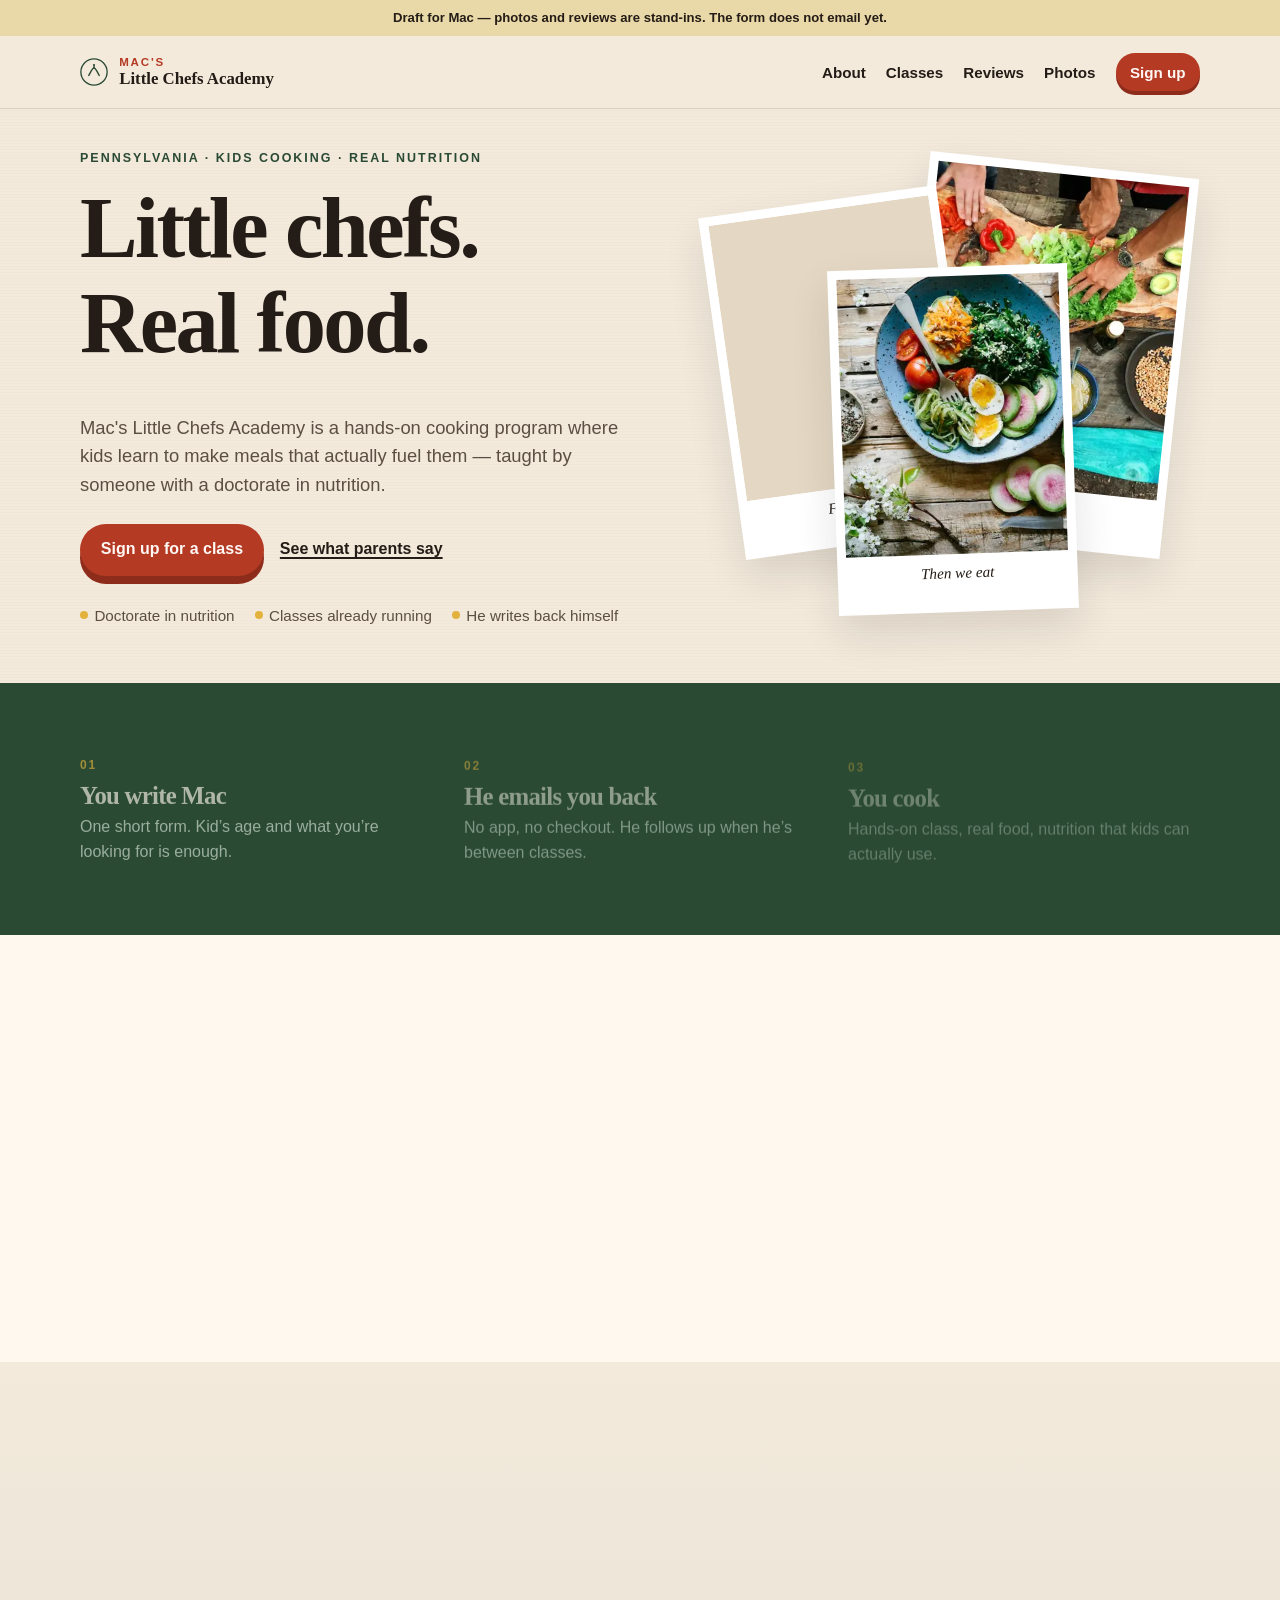
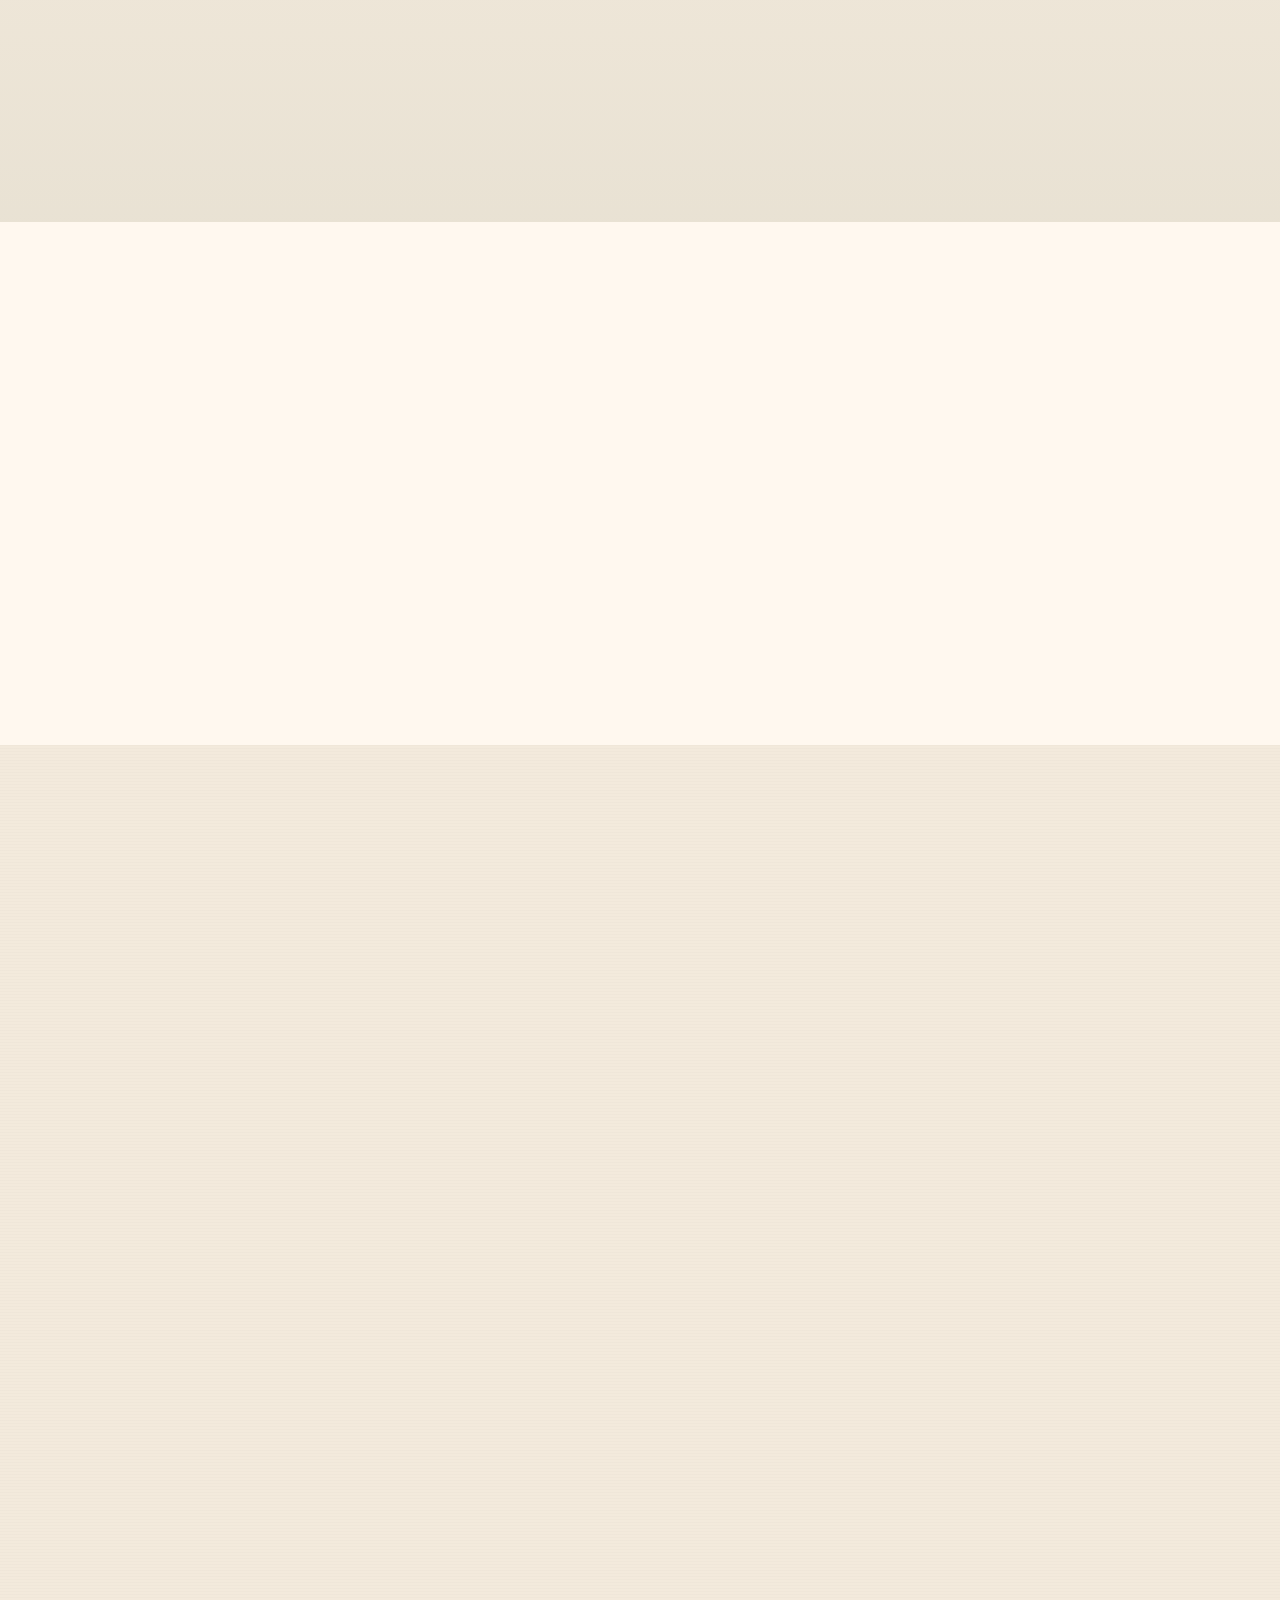
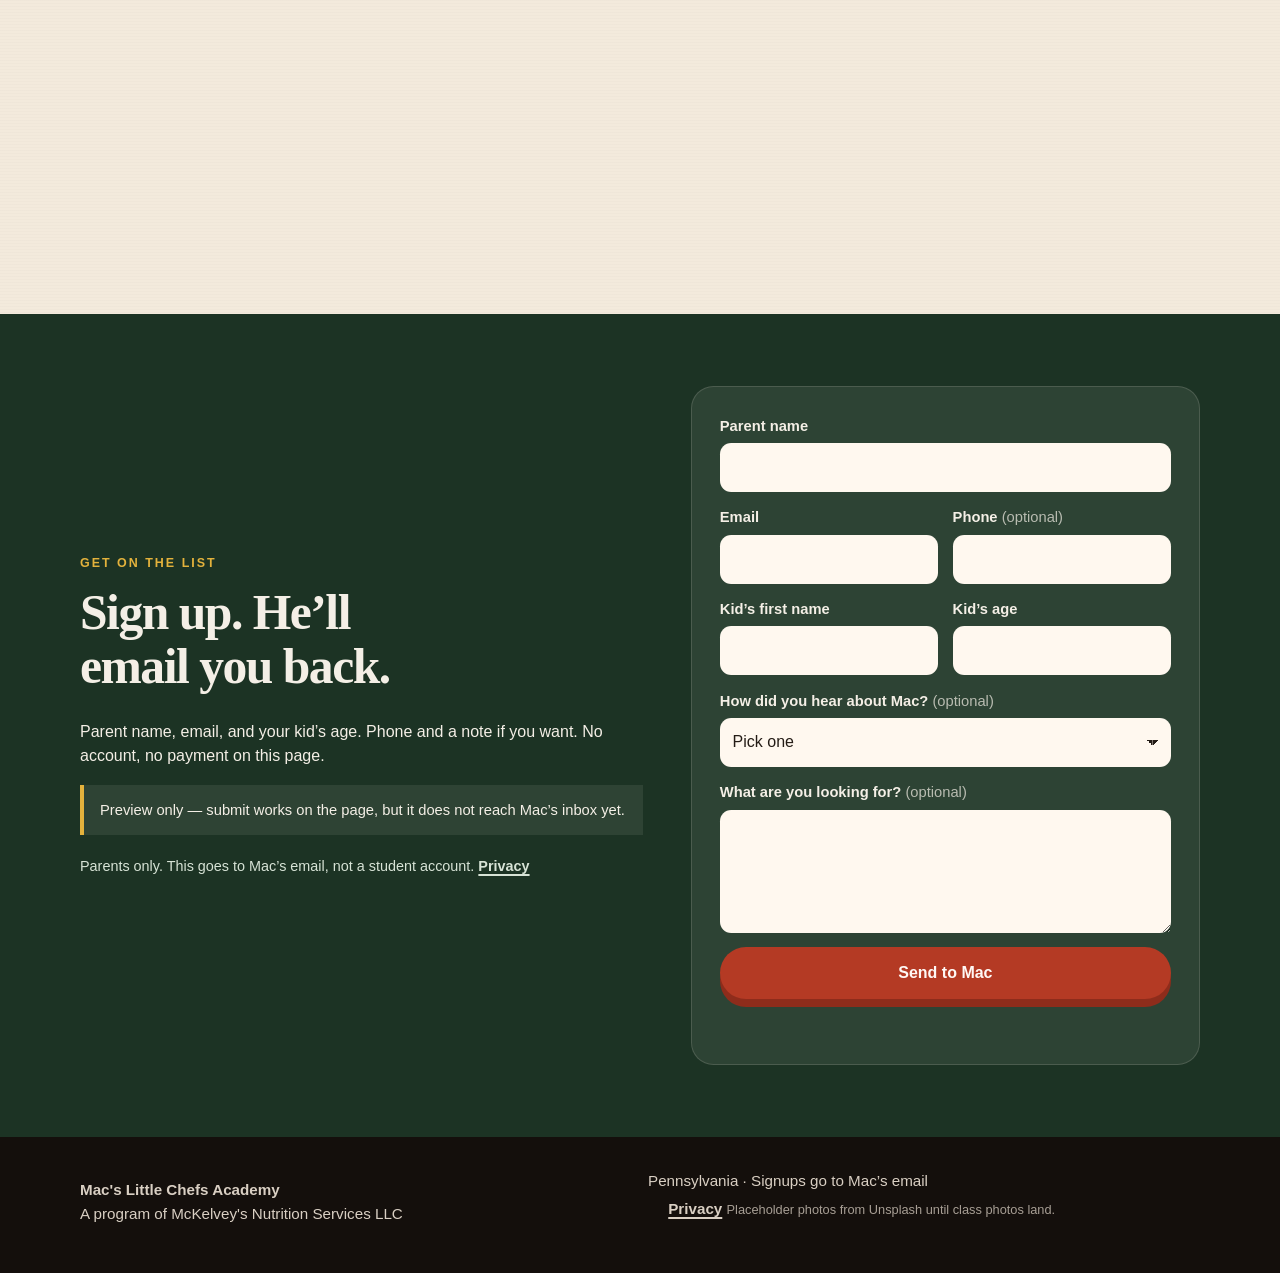
==== commit ec78b111: "Load photos faster, keep the form instant, and use motion tokens. Photos: scripts/optimize-images.sh" ====
--- a/site/index.html
+++ b/site/index.html
@@ -128,16 +128,32 @@
             </ul>
           </div>
           <div class="hero-photos" aria-hidden="true">
+            <!-- Above the fold: load first (fetchpriority), never lazy. -->
             <figure class="polaroid polaroid-a">
-              <img src="images/produce.jpg" alt="" />
+              <img
+                src="images/produce-640.webp"
+                srcset="images/produce-640.webp 640w, images/produce-1280.webp 1280w"
+                sizes="(min-width: 800px) 270px, 200px"
+                width="640" height="640" alt="" fetchpriority="high" decoding="async"
+              />
               <figcaption>Fresh first</figcaption>
             </figure>
             <figure class="polaroid polaroid-b">
-              <img src="images/cooking.jpg" alt="" />
+              <img
+                src="images/cooking-640.webp"
+                srcset="images/cooking-640.webp 640w, images/cooking-1280.webp 1280w"
+                sizes="(min-width: 800px) 270px, 200px"
+                width="640" height="480" alt="" fetchpriority="high" decoding="async"
+              />
               <figcaption>Hands on</figcaption>
             </figure>
             <figure class="polaroid polaroid-c">
-              <img src="images/spread.jpg" alt="" />
+              <img
+                src="images/spread-640.webp"
+                srcset="images/spread-640.webp 640w, images/spread-1280.webp 1200w"
+                sizes="(min-width: 800px) 240px, 200px"
+                width="640" height="436" alt="" fetchpriority="high" decoding="async"
+              />
               <figcaption>Then we eat</figcaption>
             </figure>
           </div>
@@ -255,24 +271,58 @@
             Stand-in food shots until Mac sends 6–10 pictures from class. No
             faces required — cutting boards and little hands work.
           </p>
+          <!-- Below the fold: lazy, then main.js fetches the rest in the
+               background once the page has finished loading. Each srcset
+               lists the WebP copies from scripts/optimize-images.sh; sizes
+               tells the browser how wide the tile is at each breakpoint. -->
           <div class="gallery">
             <figure>
-              <img src="images/veg.jpg" alt="Colorful vegetables on a table" loading="lazy" />
-            </figure>
-            <figure>
-              <img src="images/salad.jpg" alt="A bright composed salad" loading="lazy" />
-            </figure>
-            <figure>
-              <img src="images/pasta.jpg" alt="Herb pasta on a plate" loading="lazy" />
-            </figure>
-            <figure>
-              <img src="images/table.jpg" alt="A spread of cooked dishes" loading="lazy" />
-            </figure>
-            <figure>
-              <img src="images/produce.jpg" alt="Fresh produce arranged for cooking" loading="lazy" />
-            </figure>
-            <figure>
-              <img src="images/cooking.jpg" alt="Someone cooking at a stove" loading="lazy" />
+              <img
+                src="images/veg-640.webp"
+                srcset="images/veg-640.webp 640w, images/veg-1280.webp 1200w"
+                sizes="(min-width: 1152px) 560px, (min-width: 800px) 50vw, (min-width: 600px) 66vw, 100vw"
+                width="640" height="968" alt="Colorful vegetables on a table" loading="lazy" decoding="async"
+              />
+            </figure>
+            <figure>
+              <img
+                src="images/salad-640.webp"
+                srcset="images/salad-640.webp 640w, images/salad-1280.webp 1200w"
+                sizes="(min-width: 1152px) 280px, (min-width: 800px) 25vw, (min-width: 600px) 33vw, 50vw"
+                width="640" height="427" alt="A bright composed salad" loading="lazy" decoding="async"
+              />
+            </figure>
+            <figure>
+              <img
+                src="images/pasta-640.webp"
+                srcset="images/pasta-640.webp 640w, images/pasta-1280.webp 1200w"
+                sizes="(min-width: 1152px) 280px, (min-width: 800px) 25vw, (min-width: 600px) 33vw, 50vw"
+                width="640" height="428" alt="Herb pasta on a plate" loading="lazy" decoding="async"
+              />
+            </figure>
+            <figure>
+              <img
+                src="images/table-640.webp"
+                srcset="images/table-640.webp 640w, images/table-1280.webp 1200w"
+                sizes="(min-width: 1152px) 280px, (min-width: 800px) 25vw, (min-width: 600px) 33vw, 100vw"
+                width="640" height="427" alt="A spread of cooked dishes" loading="lazy" decoding="async"
+              />
+            </figure>
+            <figure>
+              <img
+                src="images/produce-640.webp"
+                srcset="images/produce-640.webp 640w, images/produce-1280.webp 1280w"
+                sizes="(min-width: 1152px) 280px, (min-width: 800px) 25vw, (min-width: 600px) 33vw, 50vw"
+                width="640" height="640" alt="Fresh produce arranged for cooking" loading="lazy" decoding="async"
+              />
+            </figure>
+            <figure>
+              <img
+                src="images/cooking-640.webp"
+                srcset="images/cooking-640.webp 640w, images/cooking-1280.webp 1280w"
+                sizes="(min-width: 1152px) 280px, (min-width: 800px) 25vw, (min-width: 600px) 33vw, 50vw"
+                width="640" height="480" alt="Someone cooking at a stove" loading="lazy" decoding="async"
+              />
             </figure>
           </div>
         </div>
@@ -339,6 +389,10 @@
                 <option>A birthday party or event</option>
                 <option>Other</option>
               </select>
+            </div>
+            <div class="field" id="heard-other-field" hidden>
+              <label for="heard-other">Where? <span class="optional">(optional)</span></label>
+              <input id="heard-other" name="heard_about_other" type="text" autocomplete="off" maxlength="80" />
             </div>
             <div class="field">
               <label for="message">What are you looking for? <span class="optional">(optional)</span></label>
--- a/site/css/styles.css
+++ b/site/css/styles.css
@@ -14,6 +14,18 @@
   --serif: "Fraunces", Georgia, serif;
   --sans: "Figtree", "Segoe UI", sans-serif;
   --wrap: 1120px;
+
+  /* Motion tokens. Durations follow common design-system ranges:
+     press ~100ms, hover ~150ms, small UI ~250ms, entrances ~400ms.
+     Ease-out (fast start, gentle stop) for things arriving. */
+  --dur-press: 100ms;
+  --dur-fast: 150ms;
+  --dur-base: 250ms;
+  --dur-slow: 400ms;
+  --ease-out: cubic-bezier(0.22, 1, 0.36, 1);
+  --ease-spring: cubic-bezier(0.34, 1.56, 0.64, 1);
+  --stagger: 40ms;
+  --rise: 12px;
 }
 
 *,
@@ -44,6 +56,7 @@
 
 img {
   max-width: 100%;
+  height: auto;
   display: block;
 }
 
@@ -173,7 +186,22 @@
   background: transparent;
   border: 1.5px solid var(--ink);
   border-radius: 999px;
-  padding: 0.35rem 0.85rem;
+  padding: 0.35rem 0.95rem;
+  min-height: 2.5rem;
+  color: var(--ink);
+  cursor: pointer;
+  transition: background-color var(--dur-fast) var(--ease-out), color var(--dur-fast) var(--ease-out),
+    transform var(--dur-press) var(--ease-out);
+}
+
+.menu-toggle:hover,
+.menu-toggle[aria-expanded="true"] {
+  background: var(--ink);
+  color: var(--paper);
+}
+
+.menu-toggle:active {
+  transform: scale(0.96);
 }
 
 .mobile-nav {
@@ -190,8 +218,25 @@
 .mobile-nav a {
   text-decoration: none;
   font-weight: 600;
-  padding: 0.45rem 0;
+  /* ~44px tall: comfortable thumb target. */
+  padding: 0.65rem 0.5rem;
+  margin-inline: -0.5rem;
   border-bottom: 1px solid var(--line);
+  border-radius: 0.5rem;
+  cursor: pointer;
+  transition: background-color var(--dur-fast) var(--ease-out), color var(--dur-fast) var(--ease-out),
+    padding-left var(--dur-fast) var(--ease-out);
+}
+
+.mobile-nav a:hover,
+.mobile-nav a:focus-visible {
+  background: color-mix(in srgb, var(--tomato) 10%, transparent);
+  color: var(--tomato);
+  padding-left: 0.85rem;
+}
+
+.mobile-nav a:active {
+  background: color-mix(in srgb, var(--tomato) 18%, transparent);
 }
 
 .btn {
@@ -208,7 +253,7 @@
   font-weight: 700;
   cursor: pointer;
   box-shadow: 0 8px 0 var(--tomato-dark);
-  transition: transform 0.12s ease, box-shadow 0.12s ease;
+  transition: transform var(--dur-press) var(--ease-out), box-shadow var(--dur-press) var(--ease-out);
 }
 
 .btn:hover {
@@ -242,7 +287,7 @@
 }
 
 .hero {
-  padding: 2.5rem 0 3.5rem;
+  padding: clamp(1.75rem, 4vw, 2.5rem) 0 clamp(2.5rem, 6vw, 3.5rem);
 }
 
 .hero-grid {
@@ -292,6 +337,10 @@
   grid-template-columns: 1fr 1fr;
   gap: 0.85rem;
   align-items: start;
+  /* Keep the photo stack from taking over the screen on big phones. */
+  width: 100%;
+  max-width: 23rem;
+  margin-inline: auto;
 }
 
 .polaroid {
@@ -303,6 +352,7 @@
 }
 
 .polaroid img {
+  width: 100%;
   aspect-ratio: 4 / 5;
   object-fit: cover;
 }
@@ -326,7 +376,7 @@
 
 .polaroid-c {
   grid-column: 1 / -1;
-  width: min(70%, 260px);
+  width: min(54%, 220px);
   justify-self: center;
   rotate: -1.5deg;
   margin-top: -0.5rem;
@@ -343,7 +393,7 @@
 .photos,
 .signup,
 .steps {
-  padding: 4.5rem 0;
+  padding: clamp(3rem, 8vw, 4.5rem) 0;
 }
 
 .steps {
@@ -442,6 +492,10 @@
 .recipe-card {
   background: #fffdf8;
   box-shadow: var(--shadow);
+  margin: 0;
+  display: flex;
+  flex-direction: column;
+  justify-content: space-between;
 }
 
 .recipe-card p {
@@ -480,7 +534,7 @@
   height: 100%;
   aspect-ratio: 1;
   object-fit: cover;
-  transition: transform 0.45s ease;
+  transition: transform var(--dur-slow) var(--ease-out);
 }
 
 .gallery figure:hover img {
@@ -513,7 +567,7 @@
   background: color-mix(in srgb, #fff8ef 8%, transparent);
   border: 1px solid rgba(255, 248, 239, 0.14);
   border-radius: 1.4rem;
-  padding: 1.2rem;
+  padding: clamp(1.1rem, 3vw, 1.75rem);
 }
 
 .signup-form .btn {
@@ -523,6 +577,10 @@
 .field {
   display: grid;
   gap: 0.35rem;
+}
+
+.field[hidden] {
+  display: none;
 }
 
 .field-row {
@@ -632,15 +690,98 @@
 .site-footer a {
   color: inherit;
   font-weight: 700;
+  display: inline-block;
+  padding-block: 0.3rem;
 }
 
 .privacy-copy {
   max-width: 40rem;
+}
+
+/* ---------- Large phones and tablets (520–799px) ----------
+   Still the one-column phone flow, but use the extra width instead of
+   stretching single cards and photos edge to edge. */
+@media (min-width: 520px) and (max-width: 799px) {
+  .hero-photos {
+    grid-template-columns: repeat(3, 1fr);
+    max-width: 38rem;
+  }
+
+  .polaroid-b {
+    margin-top: 1.4rem;
+  }
+
+  .polaroid-c {
+    grid-column: auto;
+    width: 100%;
+    justify-self: stretch;
+    margin-top: 0.4rem;
+  }
+
+  .field-row {
+    grid-template-columns: 1fr 1fr;
+  }
+
+  .footer-inner {
+    grid-template-columns: 1fr 1fr;
+    align-items: end;
+  }
+}
+
+@media (min-width: 600px) and (max-width: 799px) {
+  .steps-grid {
+    grid-template-columns: repeat(3, 1fr);
+    gap: 1.25rem;
+  }
+
+  .steps h2 {
+    font-size: 1.3rem;
+  }
+
+  .cards,
+  .review-grid {
+    grid-template-columns: 1fr 1fr;
+  }
+
+  /* An odd card out spans the full row instead of leaving a hole. */
+  .cards > :last-child:nth-child(odd),
+  .review-grid > :last-child:nth-child(odd) {
+    grid-column: 1 / -1;
+  }
+
+  .gallery {
+    grid-template-columns: repeat(3, 1fr);
+  }
+
+  .gallery figure:first-child {
+    grid-column: span 2;
+    grid-row: span 2;
+    aspect-ratio: auto;
+  }
+
+  .gallery figure:first-child img {
+    aspect-ratio: auto;
+    height: 100%;
+  }
+
+  .gallery figure:nth-child(4) {
+    grid-column: span 1;
+    aspect-ratio: auto;
+  }
+
+  .gallery figure:nth-child(4) img {
+    aspect-ratio: 1;
+  }
 }
 
 @media (min-width: 800px) {
   .nav {
     display: flex;
+  }
+
+  .hero-photos {
+    max-width: none;
+    margin-inline: 0;
   }
 
   .menu-toggle,
@@ -736,17 +877,372 @@
   }
 }
 
+/* ---------- Polish: hover, focus and motion ---------- */
+
+::selection {
+  background: var(--butter);
+  color: var(--ink);
+}
+
+h1,
+h2,
+h3 {
+  text-wrap: balance;
+}
+
+p,
+li {
+  text-wrap: pretty;
+}
+
+@keyframes rise {
+  from {
+    opacity: 0;
+    translate: 0 var(--rise);
+  }
+}
+
+@keyframes polaroid-in {
+  from {
+    opacity: 0;
+    translate: 0 20px;
+    scale: 0.96;
+  }
+}
+
+@keyframes menu-in {
+  from {
+    opacity: 0;
+    translate: 0 -6px;
+  }
+}
+
+@keyframes spin {
+  to {
+    rotate: 360deg;
+  }
+}
+
+/* Header picks up a soft shadow once the page scrolls (class set in main.js). */
+.site-header {
+  transition: box-shadow var(--dur-base) var(--ease-out);
+}
+
+.site-header.is-scrolled {
+  box-shadow: 0 8px 24px rgba(36, 28, 22, 0.08);
+}
+
+/* Logo seal gives a little wobble on hover. */
+.seal {
+  transition: rotate var(--dur-slow) var(--ease-spring);
+}
+
+.wordmark:hover .seal {
+  rotate: -14deg;
+}
+
+/* Desktop nav: underline grows from the left; current section stays marked. */
+.nav a:not(.btn) {
+  position: relative;
+  padding-block: 0.25rem;
+  transition: color var(--dur-fast) var(--ease-out);
+}
+
+.nav a:not(.btn)::after {
+  content: "";
+  position: absolute;
+  left: 0;
+  right: 0;
+  bottom: -1px;
+  height: 2px;
+  border-radius: 2px;
+  background: currentColor;
+  scale: 0 1;
+  transform-origin: left;
+  transition: scale var(--dur-base) var(--ease-out);
+}
+
+.nav a:not(.btn):hover::after,
+.nav a[aria-current]::after {
+  scale: 1 1;
+}
+
+.nav a[aria-current],
+.mobile-nav a[aria-current] {
+  color: var(--tomato);
+}
+
+/* Mobile menu slides down, links follow one after another. */
+.mobile-nav:not([hidden]) {
+  animation: menu-in var(--dur-base) var(--ease-out);
+}
+
+.mobile-nav:not([hidden]) a {
+  animation: menu-in var(--dur-base) var(--ease-out) backwards;
+}
+
+.mobile-nav a:nth-child(2) {
+  animation-delay: 30ms;
+}
+
+.mobile-nav a:nth-child(3) {
+  animation-delay: 60ms;
+}
+
+.mobile-nav a:nth-child(4) {
+  animation-delay: 90ms;
+}
+
+.mobile-nav a:nth-child(5) {
+  animation-delay: 120ms;
+}
+
+/* Buttons: warmer on hover, spinner while sending. */
+.btn {
+  transition: transform var(--dur-press) var(--ease-out), box-shadow var(--dur-press) var(--ease-out),
+    background-color var(--dur-fast) var(--ease-out);
+}
+
+.btn:hover {
+  background: #c4432b;
+}
+
+.btn[disabled] {
+  cursor: progress;
+  transform: translateY(4px);
+  box-shadow: 0 4px 0 var(--tomato-dark);
+}
+
+.btn[aria-busy="true"]::after {
+  content: "";
+  width: 0.95em;
+  height: 0.95em;
+  margin-left: 0.6em;
+  border: 2px solid currentColor;
+  border-right-color: transparent;
+  border-radius: 50%;
+  animation: spin 0.7s linear infinite;
+}
+
+/* Text links: underline drifts down and warms up. */
+.text-link,
+.fine-print a,
+.site-footer a {
+  text-decoration-thickness: 2px;
+  text-underline-offset: 0.2em;
+  transition: color var(--dur-fast) var(--ease-out), text-underline-offset var(--dur-fast) var(--ease-out);
+}
+
+.text-link:hover {
+  color: var(--tomato);
+  text-underline-offset: 0.38em;
+}
+
+.fine-print a:hover,
+.site-footer a:hover {
+  color: var(--butter);
+  text-underline-offset: 0.38em;
+}
+
+/* Hero: copy rises in, polaroids drop onto the table. */
+.hero-copy > * {
+  animation: rise var(--dur-slow) var(--ease-out) backwards;
+}
+
+.hero-copy > :nth-child(2) {
+  animation-delay: calc(var(--stagger) * 1);
+}
+
+.hero-copy > :nth-child(3) {
+  animation-delay: calc(var(--stagger) * 2);
+}
+
+.hero-copy > :nth-child(4) {
+  animation-delay: calc(var(--stagger) * 3);
+}
+
+.hero-copy > :nth-child(5) {
+  animation-delay: calc(var(--stagger) * 4);
+}
+
+.polaroid {
+  animation: polaroid-in 500ms var(--ease-out) backwards;
+  transition: rotate var(--dur-base) var(--ease-out), scale var(--dur-base) var(--ease-out),
+    box-shadow var(--dur-base) var(--ease-out);
+}
+
+.polaroid-a {
+  animation-delay: 80ms;
+}
+
+.polaroid-b {
+  animation-delay: 140ms;
+}
+
+.polaroid-c {
+  animation-delay: 200ms;
+}
+
+/* Review cards sit a little crooked, like recipe cards on a fridge. */
+.recipe-card {
+  transition: rotate var(--dur-base) var(--ease-out), translate var(--dur-base) var(--ease-out),
+    box-shadow var(--dur-base) var(--ease-out);
+}
+
+.card {
+  transition: translate var(--dur-base) var(--ease-out), box-shadow var(--dur-base) var(--ease-out),
+    border-color var(--dur-base) var(--ease-out);
+}
+
+.card-num {
+  transition: letter-spacing var(--dur-base) var(--ease-out);
+}
+
+.gallery figure {
+  transition: box-shadow var(--dur-base) var(--ease-out);
+}
+
+@media (min-width: 800px) {
+  .review-grid .recipe-card:nth-child(3n + 1) {
+    rotate: -1deg;
+  }
+
+  .review-grid .recipe-card:nth-child(3n + 2) {
+    rotate: 0.8deg;
+    translate: 0 0.5rem;
+  }
+
+  .review-grid .recipe-card:nth-child(3n) {
+    rotate: -0.4deg;
+  }
+}
+
+@media (hover: hover) {
+  .card:hover {
+    translate: 0 -4px;
+    box-shadow: var(--shadow);
+    border-color: rgba(180, 58, 36, 0.25);
+  }
+
+  .card:hover .card-num {
+    letter-spacing: 0.24em;
+  }
+
+  .review-grid .recipe-card:hover {
+    rotate: 0deg;
+    translate: 0 -4px;
+    box-shadow: 0 24px 50px rgba(36, 28, 22, 0.16);
+  }
+
+  .gallery figure:hover {
+    box-shadow: var(--shadow);
+  }
+
+  .field input:hover,
+  .field textarea:hover,
+  .field select:hover {
+    box-shadow: 0 0 0 3px rgba(227, 178, 60, 0.3);
+  }
+}
+
+@media (hover: hover) and (min-width: 800px) {
+  .polaroid:hover {
+    rotate: 0deg;
+    scale: 1.05;
+    z-index: 4;
+    box-shadow: 0 26px 50px rgba(36, 28, 22, 0.22);
+  }
+}
+
+/* Form: labels light up with their field, bad entries get a soft red ring
+   (only after the parent has touched the field). */
+.field input,
+.field textarea,
+.field select {
+  transition: box-shadow var(--dur-fast) var(--ease-out);
+}
+
+.field label {
+  transition: color var(--dur-fast) var(--ease-out);
+}
+
+.field:focus-within > label {
+  color: var(--butter);
+}
+
+.field input:user-invalid,
+.field textarea:user-invalid {
+  box-shadow: 0 0 0 2px #ffb4a3;
+}
+
+.form-status.is-visible {
+  animation: rise var(--dur-base) var(--ease-out);
+}
+
+.form-status.success {
+  color: #cfe8c9;
+}
+
+/* Photos: a warm placeholder holds the space while a photo downloads, then
+   the photo fades in. main.js only adds .img-fade to photos that are still
+   loading, so cached photos show instantly and nothing hides without JS. */
+.polaroid img,
+.gallery img {
+  background: #e4d8c4;
+}
+
+img.img-fade {
+  opacity: 0;
+  transition: opacity var(--dur-base) linear;
+}
+
+img.img-fade.is-loaded {
+  opacity: 1;
+}
+
+/* Sections fade up as they scroll in. main.js adds .reveal only when JS runs
+   and the visitor hasn't asked for reduced motion, so nothing is ever hidden
+   without it. */
+.reveal {
+  opacity: 0;
+  translate: 0 var(--rise);
+  transition: opacity var(--dur-base) linear, translate var(--dur-slow) var(--ease-out);
+  transition-delay: var(--reveal-delay, 0ms);
+}
+
+.reveal.is-visible {
+  opacity: 1;
+  translate: none;
+}
+
+@media print {
+  .reveal {
+    opacity: 1;
+    translate: none;
+  }
+}
+
 @media (prefers-reduced-motion: reduce) {
   html {
     scroll-behavior: auto;
   }
 
-  .btn,
-  .gallery img {
-    transition: none;
-  }
-
+  *,
+  *::before,
+  *::after {
+    animation: none !important;
+    transition: none !important;
+  }
+
+  .menu-toggle:active,
   .gallery figure:hover img {
     transform: none;
   }
-}
+
+  .card:hover,
+  .review-grid .recipe-card:hover,
+  .polaroid:hover {
+    translate: none;
+    scale: none;
+  }
+}
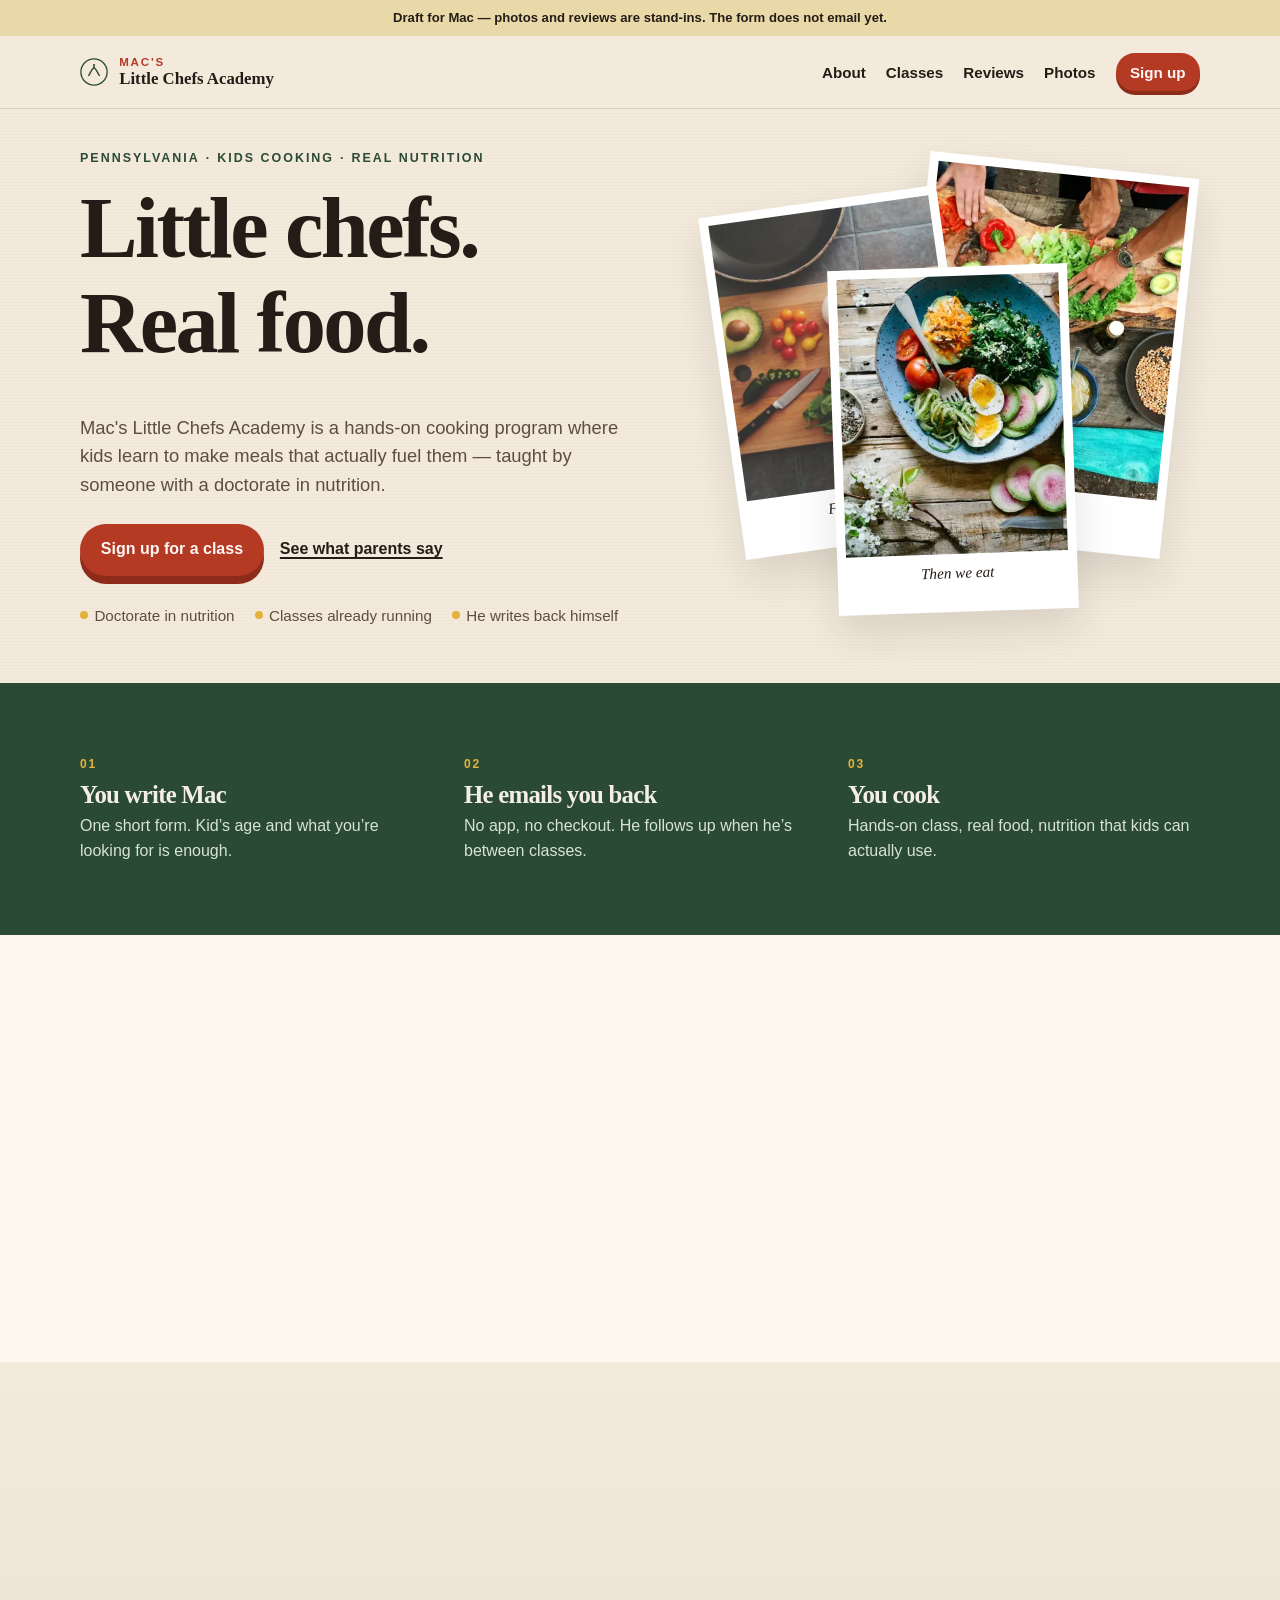
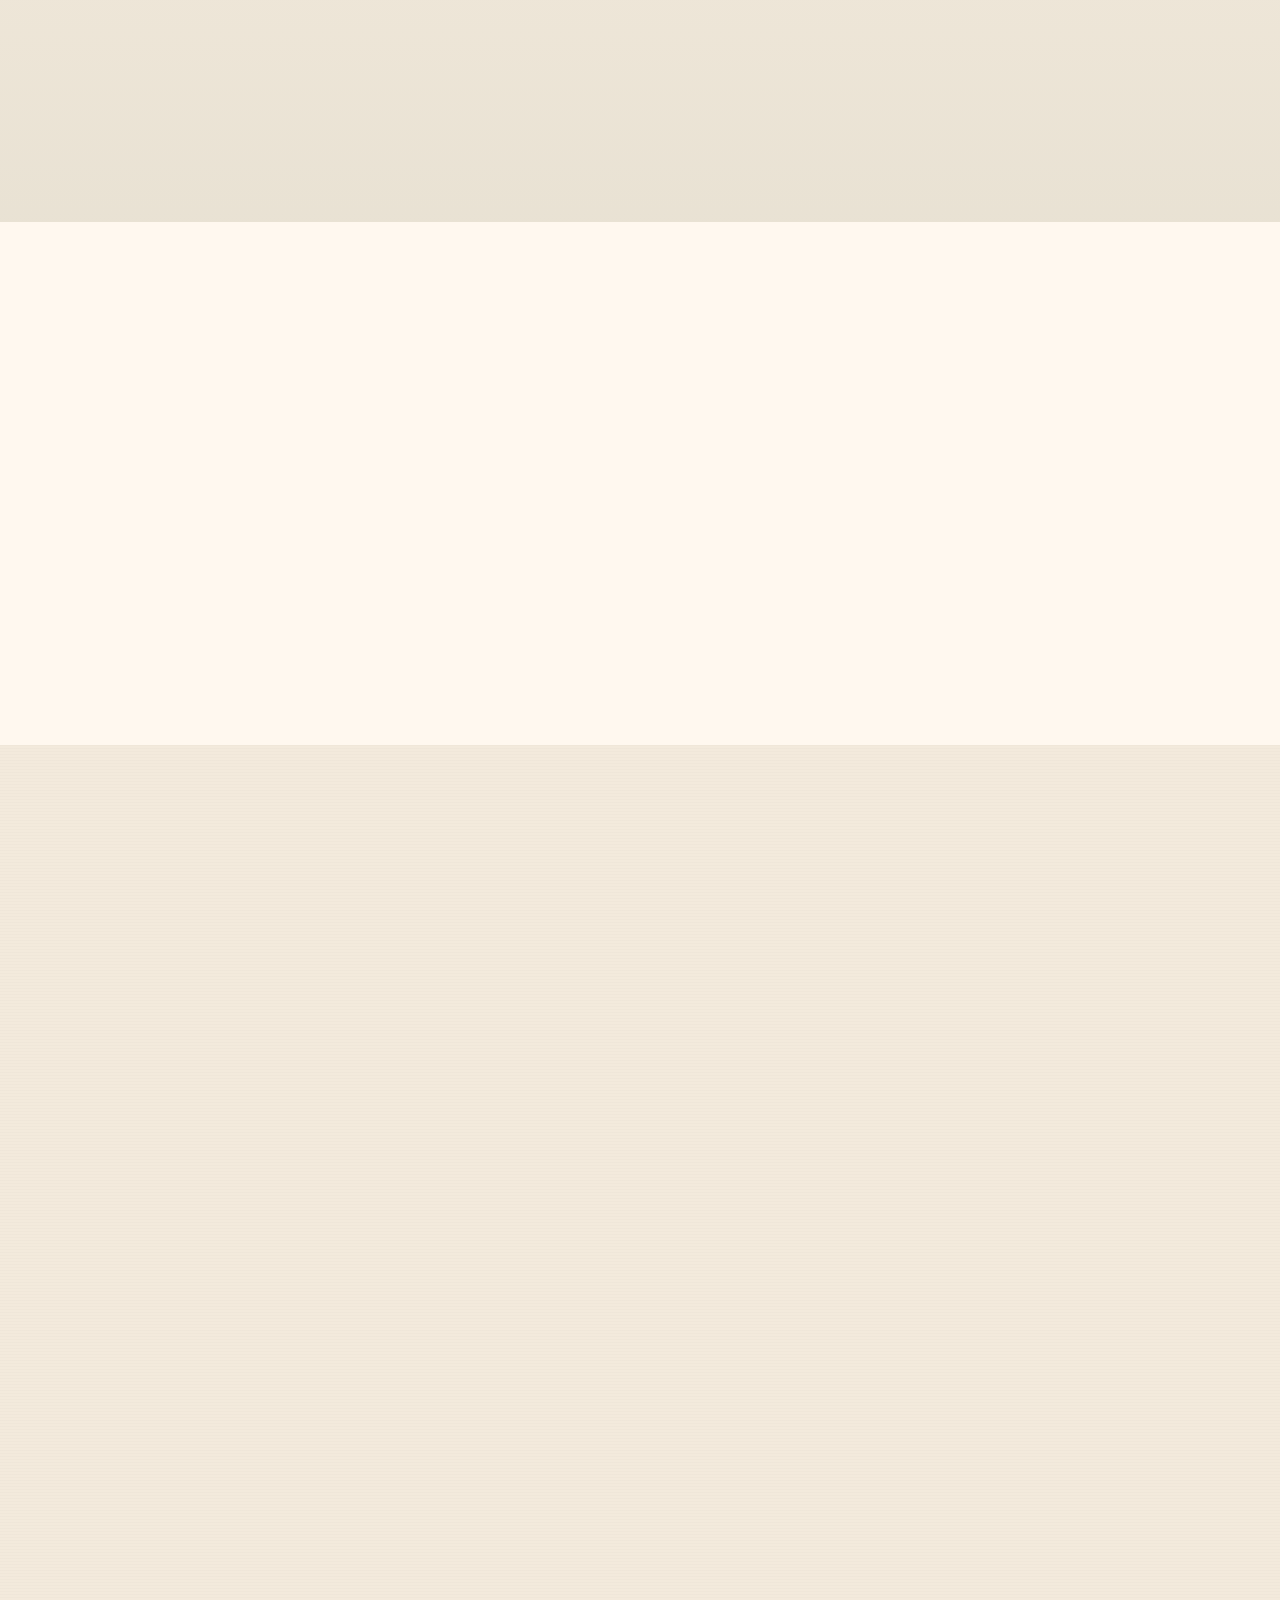
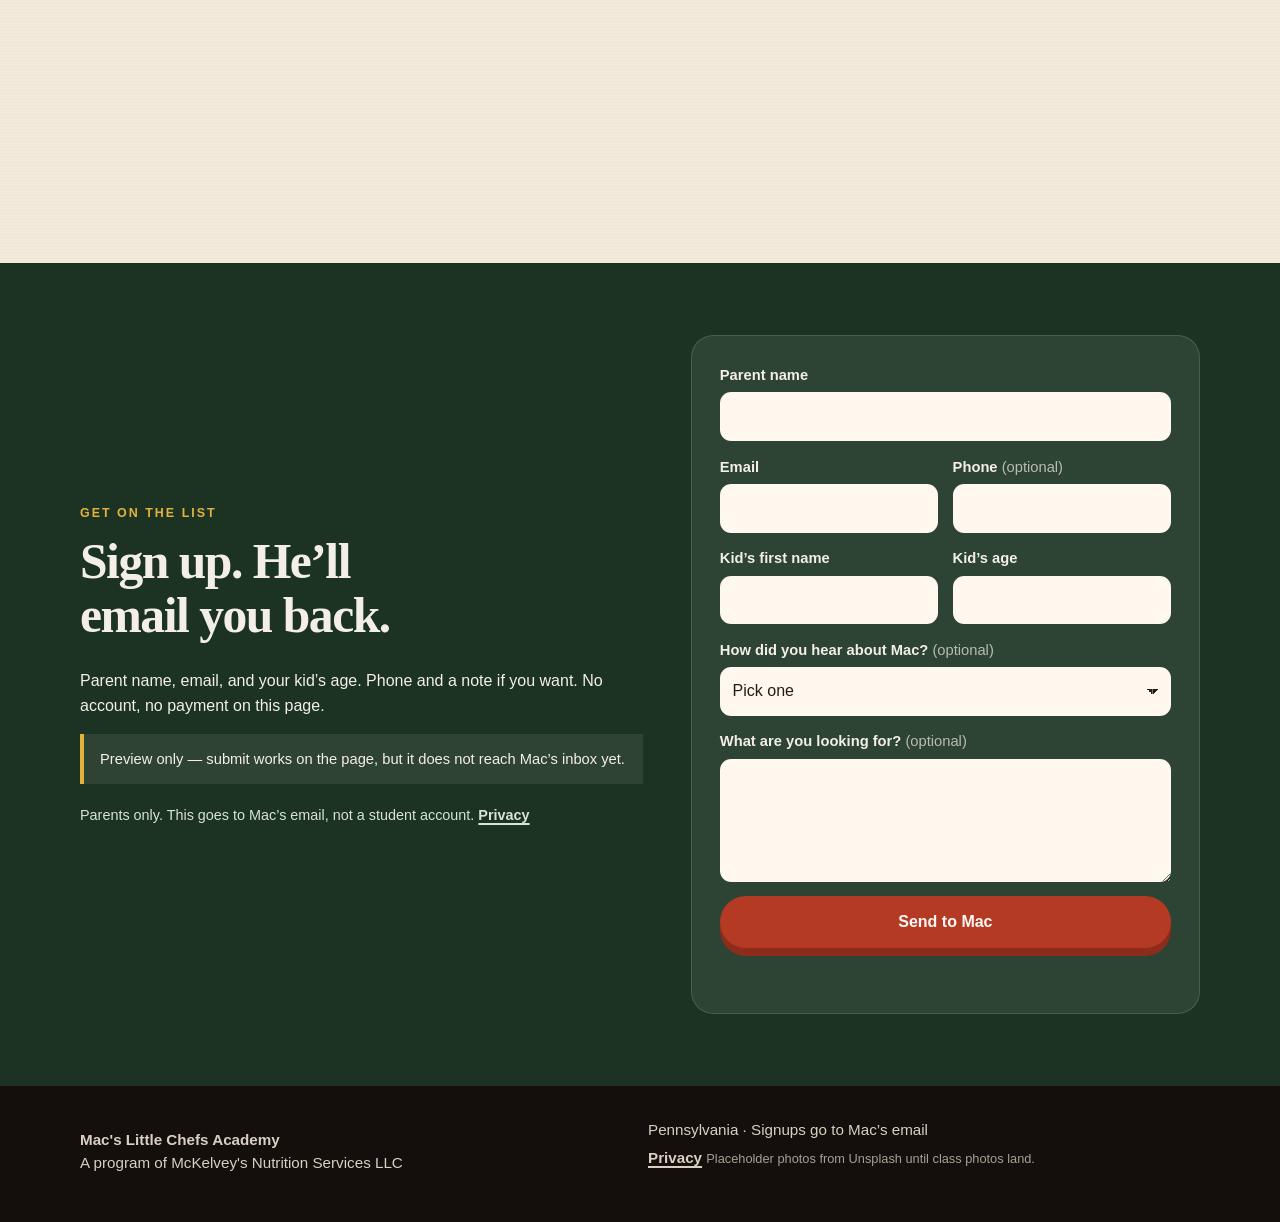
==== commit 2d87be09: "Fix the gallery, Sign up button and small pages, plus a polish pass. Fixes: the Sign up button text " ====
--- a/site/index.html
+++ b/site/index.html
@@ -110,7 +110,7 @@
       <section class="hero" id="top">
         <div class="wrap hero-grid">
           <div class="hero-copy">
-            <p class="eyebrow">Pennsylvania · kids cooking · real nutrition</p>
+            <p class="eyebrow tags"><span class="tags-inner"><span>Pennsylvania</span><span>Kids cooking</span><span>Real nutrition</span></span></p>
             <h1>Little chefs. Real food.</h1>
             <p class="lede">
               Mac's Little Chefs Academy is a hands-on cooking program where kids
@@ -160,21 +160,22 @@
         </div>
       </section>
 
-      <section class="steps" aria-label="How signup works">
+      <section class="steps" aria-labelledby="steps-title">
+        <h2 id="steps-title" class="visually-hidden">How signing up works</h2>
         <div class="wrap steps-grid">
           <article>
             <span>01</span>
-            <h2>You write Mac</h2>
+            <h3>You write Mac</h3>
             <p>One short form. Kid’s age and what you’re looking for is enough.</p>
           </article>
           <article>
             <span>02</span>
-            <h2>He emails you back</h2>
+            <h3>He emails you back</h3>
             <p>No app, no checkout. He follows up when he’s between classes.</p>
           </article>
           <article>
             <span>03</span>
-            <h2>You cook</h2>
+            <h3>You cook</h3>
             <p>Hands-on class, real food, nutrition that kids can actually use.</p>
           </article>
         </div>
@@ -246,7 +247,7 @@
             Sample quotes so the page has a shape. Replace with 4–6 real parent
             lines (name + kid age is enough).
           </p>
-          <div class="review-grid">
+          <div class="review-grid" role="region" aria-label="Parent reviews" tabindex="0">
             <blockquote class="recipe-card">
               <p>“She came home talking about vegetables like they were a plot twist.”</p>
               <footer>Parent of a 7-year-old <span>sample</span></footer>
@@ -280,7 +281,7 @@
               <img
                 src="images/veg-640.webp"
                 srcset="images/veg-640.webp 640w, images/veg-1280.webp 1200w"
-                sizes="(min-width: 1152px) 560px, (min-width: 800px) 50vw, (min-width: 600px) 66vw, 100vw"
+                sizes="(min-width: 1152px) 740px, (min-width: 600px) 66vw, 100vw"
                 width="640" height="968" alt="Colorful vegetables on a table" loading="lazy" decoding="async"
               />
             </figure>
@@ -288,7 +289,7 @@
               <img
                 src="images/salad-640.webp"
                 srcset="images/salad-640.webp 640w, images/salad-1280.webp 1200w"
-                sizes="(min-width: 1152px) 280px, (min-width: 800px) 25vw, (min-width: 600px) 33vw, 50vw"
+                sizes="(min-width: 1152px) 360px, (min-width: 600px) 33vw, 50vw"
                 width="640" height="427" alt="A bright composed salad" loading="lazy" decoding="async"
               />
             </figure>
@@ -296,7 +297,7 @@
               <img
                 src="images/pasta-640.webp"
                 srcset="images/pasta-640.webp 640w, images/pasta-1280.webp 1200w"
-                sizes="(min-width: 1152px) 280px, (min-width: 800px) 25vw, (min-width: 600px) 33vw, 50vw"
+                sizes="(min-width: 1152px) 360px, (min-width: 600px) 33vw, 50vw"
                 width="640" height="428" alt="Herb pasta on a plate" loading="lazy" decoding="async"
               />
             </figure>
@@ -304,7 +305,7 @@
               <img
                 src="images/table-640.webp"
                 srcset="images/table-640.webp 640w, images/table-1280.webp 1200w"
-                sizes="(min-width: 1152px) 280px, (min-width: 800px) 25vw, (min-width: 600px) 33vw, 100vw"
+                sizes="(min-width: 1152px) 360px, (min-width: 600px) 33vw, 100vw"
                 width="640" height="427" alt="A spread of cooked dishes" loading="lazy" decoding="async"
               />
             </figure>
@@ -312,7 +313,7 @@
               <img
                 src="images/produce-640.webp"
                 srcset="images/produce-640.webp 640w, images/produce-1280.webp 1280w"
-                sizes="(min-width: 1152px) 280px, (min-width: 800px) 25vw, (min-width: 600px) 33vw, 50vw"
+                sizes="(min-width: 1152px) 360px, (min-width: 600px) 33vw, 50vw"
                 width="640" height="640" alt="Fresh produce arranged for cooking" loading="lazy" decoding="async"
               />
             </figure>
@@ -320,7 +321,7 @@
               <img
                 src="images/cooking-640.webp"
                 srcset="images/cooking-640.webp 640w, images/cooking-1280.webp 1280w"
-                sizes="(min-width: 1152px) 280px, (min-width: 800px) 25vw, (min-width: 600px) 33vw, 50vw"
+                sizes="(min-width: 1152px) 360px, (min-width: 600px) 33vw, 50vw"
                 width="640" height="480" alt="Someone cooking at a stove" loading="lazy" decoding="async"
               />
             </figure>
--- a/site/css/styles.css
+++ b/site/css/styles.css
@@ -34,13 +34,39 @@
   box-sizing: border-box;
 }
 
+/* `hidden` always wins. Without this, any rule that sets display (grid,
+   inline-block…) quietly un-hides the element; that's what kept the mobile
+   menu open and left a gap before "Privacy" in the footer. */
+[hidden] {
+  display: none !important;
+}
+
+/* Read by screen readers, invisible on screen. */
+.visually-hidden {
+  position: absolute !important;
+  width: 1px;
+  height: 1px;
+  margin: -1px;
+  padding: 0;
+  overflow: hidden;
+  clip: rect(0 0 0 0);
+  white-space: nowrap;
+  border: 0;
+}
+
 html {
+  /* Our own press states replace the grey flash iOS adds on tap. */
+  -webkit-tap-highlight-color: transparent;
   scroll-behavior: smooth;
   scroll-padding-top: 5.5rem;
 }
 
 body {
   margin: 0;
+  /* Fill the screen even on short pages, so the background never repeats
+     into a lighter band at the bottom. */
+  min-height: 100vh;
+  min-height: 100dvh;
   color: var(--ink);
   font-family: var(--sans);
   background:
@@ -406,7 +432,7 @@
   gap: 1.5rem;
 }
 
-.steps h2 {
+.steps h3 {
   font-size: 1.55rem;
   margin-bottom: 0.35rem;
 }
@@ -678,7 +704,17 @@
 }
 
 .page-narrow {
-  padding: 5rem 0;
+  padding: clamp(3rem, 8vw, 5rem) 0;
+}
+
+/* Short pages (privacy, 404): footer pinned to the bottom of the screen. */
+.simple-page {
+  display: flex;
+  flex-direction: column;
+}
+
+.simple-page main {
+  flex: 1 0 auto;
 }
 
 .fine-print {
@@ -734,7 +770,7 @@
     gap: 1.25rem;
   }
 
-  .steps h2 {
+  .steps h3 {
     font-size: 1.3rem;
   }
 
@@ -749,28 +785,45 @@
     grid-column: 1 / -1;
   }
 
+}
+
+/* ---------- Gallery mosaic, tablet and up (600px+) ----------
+   3 columns with fixed row heights so every tile lines up. The first photo
+   is a 2×2 feature tile. With 6 photos that's exactly 3 full rows. For other
+   counts the last photo stretches to close the gap, so 4–10 photos from Mac
+   all end on a clean edge. */
+@media (min-width: 600px) {
   .gallery {
     grid-template-columns: repeat(3, 1fr);
+    grid-auto-rows: clamp(150px, 21vw, 250px);
+  }
+
+  .gallery figure,
+  .gallery figure:first-child,
+  .gallery figure:nth-child(4) {
+    grid-column: auto;
+    grid-row: auto;
+    aspect-ratio: auto;
   }
 
   .gallery figure:first-child {
     grid-column: span 2;
     grid-row: span 2;
-    aspect-ratio: auto;
-  }
-
-  .gallery figure:first-child img {
+  }
+
+  .gallery figure:last-child:nth-child(3n + 1):not(:first-child) {
+    grid-column: 1 / -1;
+  }
+
+  .gallery figure:last-child:nth-child(3n + 2) {
+    grid-column: span 2;
+  }
+
+  .gallery img,
+  .gallery figure:first-child img,
+  .gallery figure:nth-child(4) img {
     aspect-ratio: auto;
     height: 100%;
-  }
-
-  .gallery figure:nth-child(4) {
-    grid-column: span 1;
-    aspect-ratio: auto;
-  }
-
-  .gallery figure:nth-child(4) img {
-    aspect-ratio: 1;
   }
 }
 
@@ -803,25 +856,7 @@
   }
 
   .gallery {
-    grid-template-columns: repeat(4, 1fr);
-  }
-
-  .gallery figure:first-child {
-    grid-column: span 2;
-    grid-row: span 2;
-  }
-
-  .gallery figure:first-child img {
-    aspect-ratio: auto;
-    height: 100%;
-  }
-
-  .gallery figure:nth-child(4) {
-    grid-column: span 1;
-  }
-
-  .gallery figure:nth-child(4) img {
-    aspect-ratio: 1;
+    gap: 1.1rem;
   }
 
   .hero-photos {
@@ -963,13 +998,19 @@
 }
 
 .nav a:not(.btn):hover::after,
-.nav a[aria-current]::after {
+.nav a:not(.btn)[aria-current]::after {
   scale: 1 1;
 }
 
-.nav a[aria-current],
+/* Text links turn tomato when current. The Sign up button is already tomato,
+   so it gets a soft ring instead; turning its text tomato made it vanish. */
+.nav a:not(.btn)[aria-current],
 .mobile-nav a[aria-current] {
   color: var(--tomato);
+}
+
+.nav .btn[aria-current] {
+  box-shadow: 0 4px 0 var(--tomato-dark), 0 0 0 3px rgba(180, 58, 36, 0.22);
 }
 
 /* Mobile menu slides down, links follow one after another. */
@@ -1200,6 +1241,75 @@
   opacity: 1;
 }
 
+/* Dot-separated tags ("Pennsylvania · Kids cooking · …"). Each tag wraps as a
+   whole. Every tag carries its dot in front, and the row is shifted left by
+   one dot-width with the overflow clipped, so the dot that would start a new
+   line is hidden. No dangling dots at either end of a line. */
+.tags {
+  overflow: hidden;
+}
+
+.tags-inner {
+  display: flex;
+  flex-wrap: wrap;
+  margin-left: -1.4em;
+}
+
+.tags-inner > span {
+  white-space: nowrap;
+}
+
+.tags-inner > span::before {
+  content: "·";
+  content: "·" / ""; /* decorative: screen readers skip it (where supported) */
+  display: inline-block;
+  width: 1.4em;
+  text-align: center;
+}
+
+/* Reviews on phones: a swipeable row (the next card peeks in) instead of a
+   long stack, which matters once Mac has 4–6 real reviews. */
+@media (max-width: 599px) {
+  .review-grid {
+    grid-auto-flow: column;
+    grid-auto-columns: 86%;
+    overflow-x: auto;
+    overscroll-behavior-x: contain;
+    scroll-snap-type: x mandatory;
+    scroll-padding-inline: 1rem;
+    margin-inline: -1rem;
+    padding: 0.5rem 1rem 1.75rem;
+    scrollbar-width: none;
+  }
+
+  .review-grid::-webkit-scrollbar {
+    display: none;
+  }
+
+  .review-grid .recipe-card {
+    scroll-snap-align: start;
+  }
+
+  .recipe-card p {
+    font-size: 1.2rem;
+  }
+}
+
+.review-grid:focus-visible {
+  outline: 2px solid var(--butter);
+  outline-offset: 4px;
+  border-radius: 1rem;
+}
+
+/* Small header for the privacy and 404 pages. */
+.simple-header {
+  border-bottom: 1px solid var(--line);
+}
+
+.simple-header .header-inner {
+  min-height: 4rem;
+}
+
 /* Sections fade up as they scroll in. main.js adds .reveal only when JS runs
    and the visitor hasn't asked for reduced motion, so nothing is ever hidden
    without it. */
